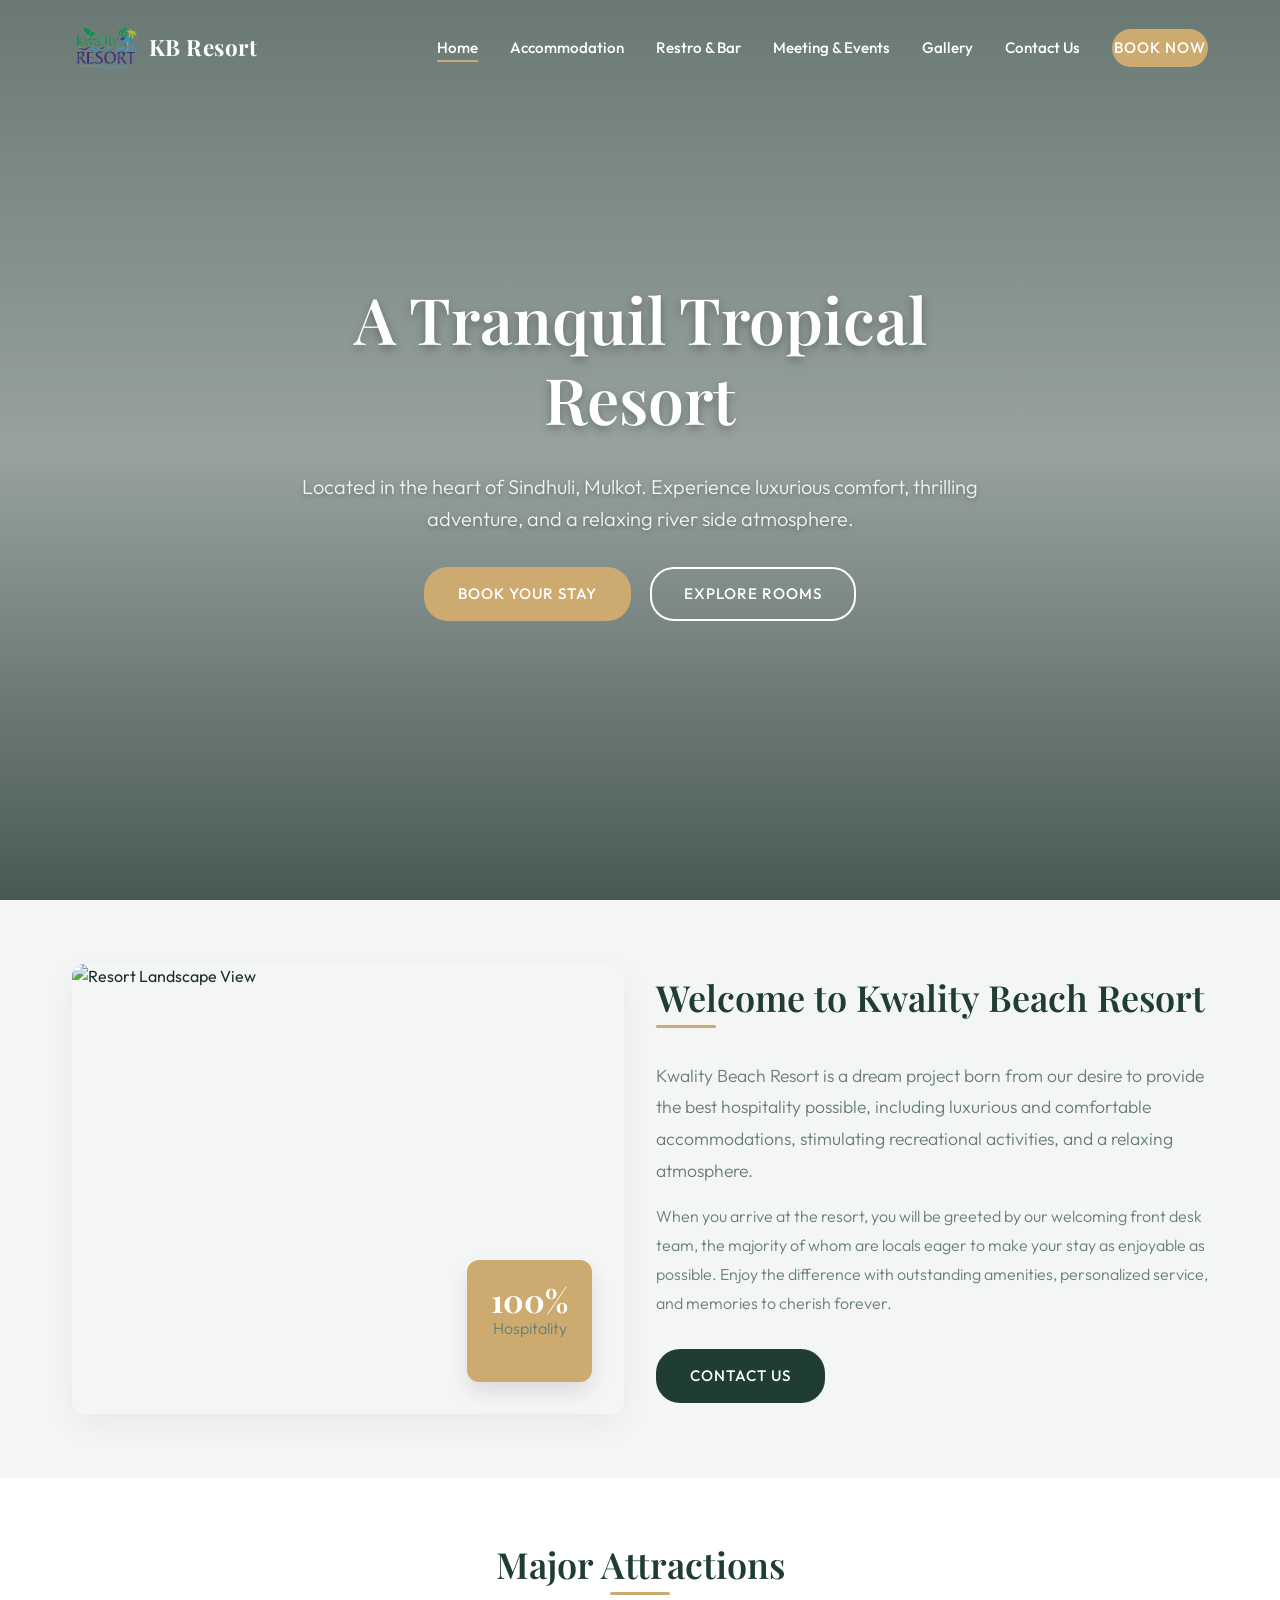
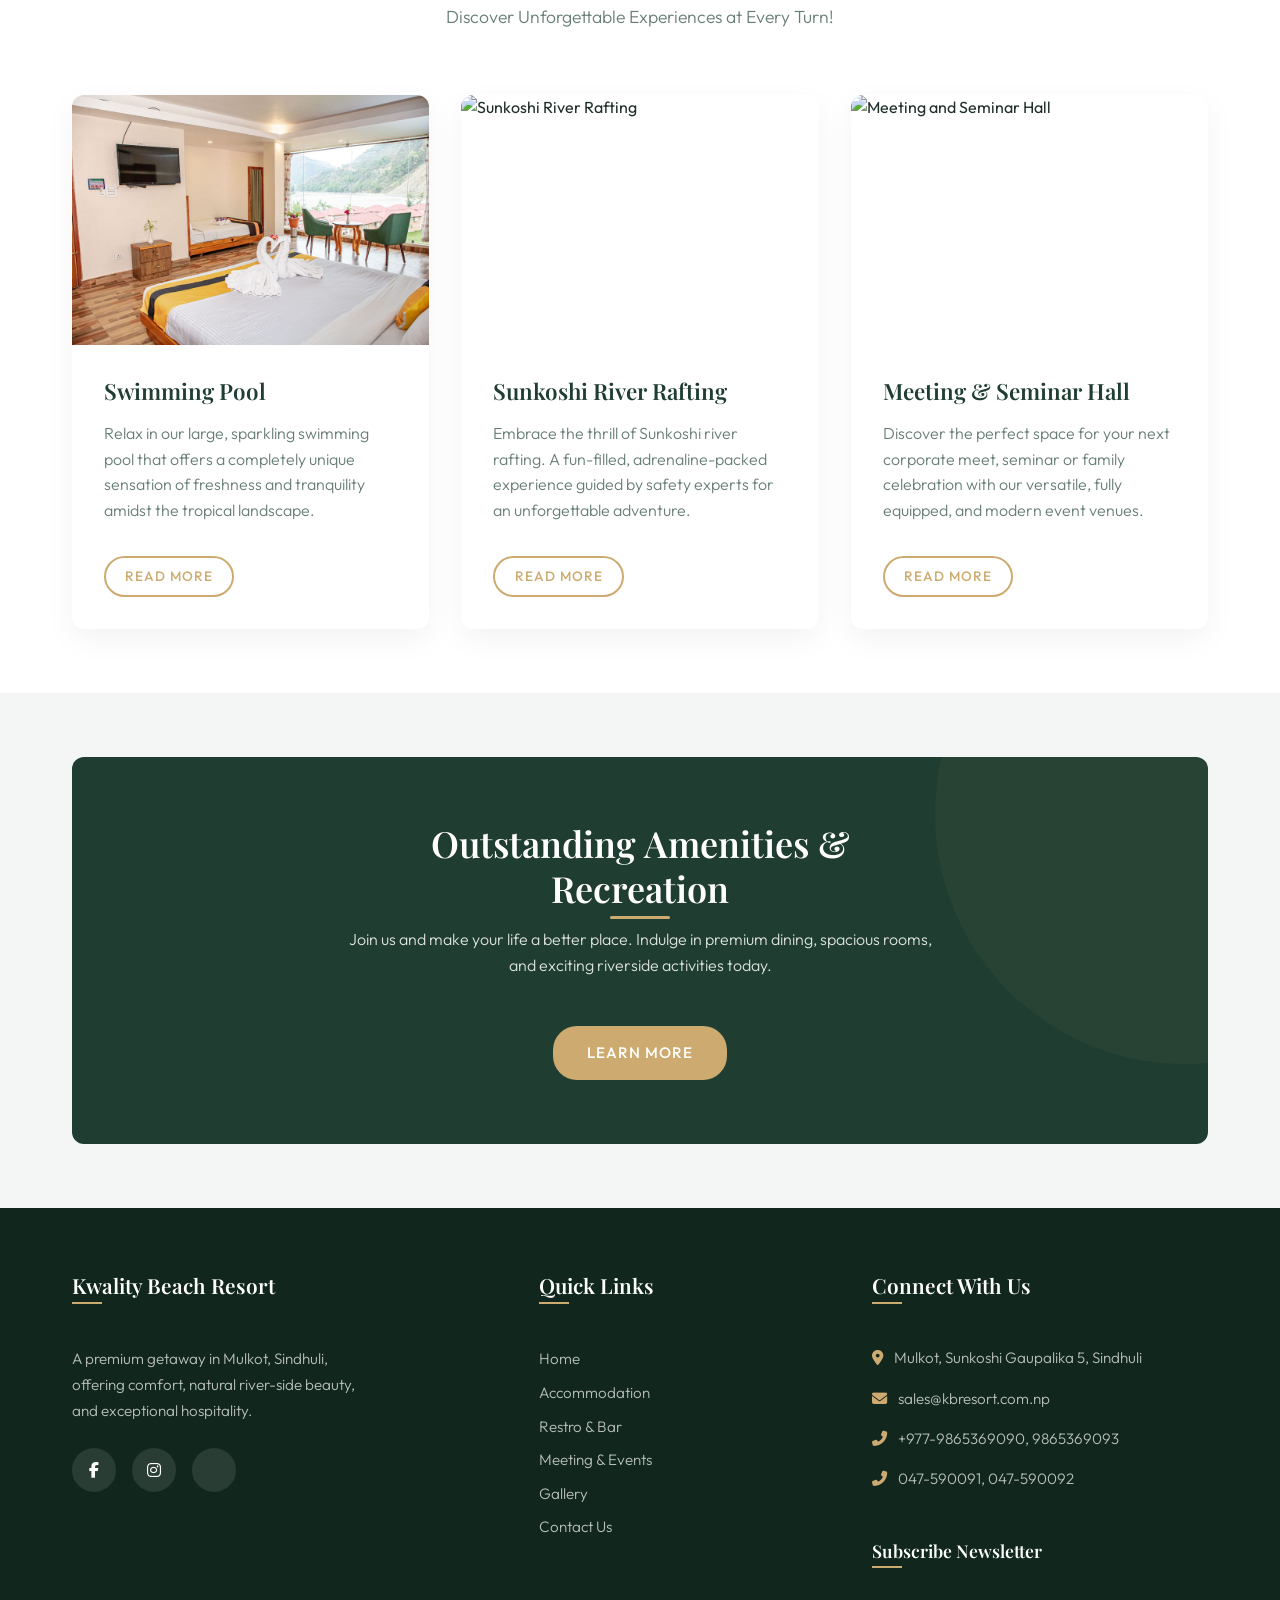
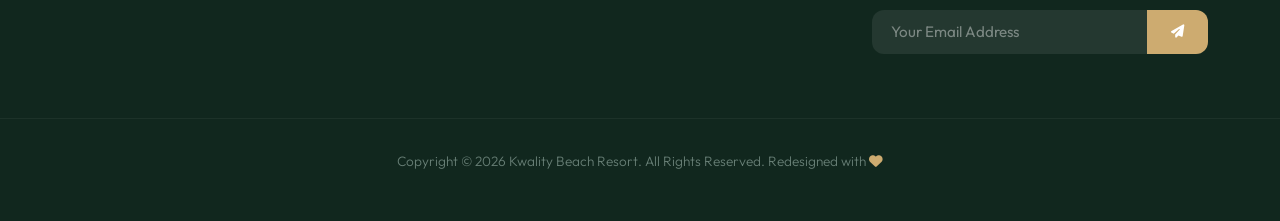
==== index.html @ 8cc7cee8 "Redesign Kwality Beach Resort website - Modern premium look" ====
<!DOCTYPE html>
<html lang="en">
<head>
  <meta charset="UTF-8">
  <meta name="viewport" content="width=device-width, initial-scale=1.0">
  <meta name="description" content="Kwality Beach Resort - A Tranquil Tropical Resort in Mulkot, Sindhuli. Sunkoshi River Rafting, Meeting & Seminar Hall.">
  <meta name="keywords" content="Beach Resort, Sindhuli, Mulkot, Hotel, Resort, Manthali, Ramechhap, Sunkoshi">
  <title>Kwality Beach Resort - Tranquil Tropical Resort in Mulkot, Sindhuli</title>
  
  <!-- FontAwesome for icons -->
  <link rel="stylesheet" href="https://cdnjs.cloudflare.com/ajax/libs/font-awesome/6.4.0/css/all.min.css">
  
  <!-- Custom Stylesheet -->
  <link rel="stylesheet" href="css/style.css">
</head>
<body>

  <!-- Navigation Header -->
  <header>
    <div class="container nav-container">
      <a href="index.html" class="logo">
        <img src="images/Kwality Beach Resort.jpg" alt="Kwality Beach Resort Logo">
        <span class="logo-text">KB Resort</span>
      </a>
      <ul class="nav-links">
        <li><a href="index.html" class="active">Home</a></li>
        <li><a href="accommodation.html">Accommodation</a></li>
        <li><a href="dining.html">Restro & Bar</a></li>
        <li><a href="events.html">Meeting & Events</a></li>
        <li><a href="gallery.html">Gallery</a></li>
        <li><a href="contact.html">Contact Us</a></li>
        <li><a href="contact.html" class="btn btn-book">Book Now</a></li>
      </ul>
      <button class="mobile-menu-btn" aria-label="Toggle Menu">
        <i class="fas fa-bars"></i>
      </button>
    </div>
  </header>

  <!-- Fullscreen Hero Carousel -->
  <section class="hero">
    <div class="hero-slider">
      <div class="hero-slide active" style="background-image: url('images/gallery.webp');"></div>
      <div class="hero-slide" style="background-image: url('images/hero_resort_aerial.jpg');"></div>
      <div class="hero-slide" style="background-image: url('images/hero_resort_entrance.jpg');"></div>
    </div>
    <div class="hero-content">
      <h1>A Tranquil Tropical Resort</h1>
      <p>Located in the heart of Sindhuli, Mulkot. Experience luxurious comfort, thrilling adventure, and a relaxing river side atmosphere.</p>
      <div class="hero-btns">
        <a href="contact.html" class="btn btn-primary">Book Your Stay</a>
        <a href="accommodation.html" class="btn btn-secondary" style="margin-left: 1rem; border-color: white; color: white;">Explore Rooms</a>
      </div>
    </div>
  </section>

  <!-- About Us Section -->
  <section class="section">
    <div class="container">
      <div class="grid-2">
        <div class="about-img">
          <img src="images/gallery (2).webp" alt="Resort Landscape View">
          <div class="about-badge">
            <span>100%</span>
            <p>Hospitality</p>
          </div>
        </div>
        <div>
          <h2 class="about-title">Welcome to Kwality Beach Resort</h2>
          <p style="margin-top: 1.5rem; font-size: 1.1rem; line-height: 1.8;">
            Kwality Beach Resort is a dream project born from our desire to provide the best hospitality possible, including luxurious and comfortable accommodations, stimulating recreational activities, and a relaxing atmosphere.
          </p>
          <p style="line-height: 1.8;">
            When you arrive at the resort, you will be greeted by our welcoming front desk team, the majority of whom are locals eager to make your stay as enjoyable as possible. Enjoy the difference with outstanding amenities, personalized service, and memories to cherish forever.
          </p>
          <a href="contact.html" class="btn btn-dark" style="margin-top: 1rem;">Contact Us</a>
        </div>
      </div>
    </div>
  </section>

  <!-- Major Attractions Grid -->
  <section class="section" style="background-color: var(--color-bg-white);">
    <div class="container">
      <div style="text-align: center; margin-bottom: var(--spacing-lg);">
        <h2 class="center-title">Major Attractions</h2>
        <p style="max-width: 600px; margin: 1rem auto 0 auto; font-size: 1.1rem;">Discover Unforgettable Experiences at Every Turn!</p>
      </div>
      
      <div class="grid-3">
        <!-- Attraction 1 -->
        <div class="attraction-card">
          <div class="attraction-img">
            <img src="images/5.jpg" alt="Swimming Pool at KB Resort">
          </div>
          <div class="attraction-info">
            <h3>Swimming Pool</h3>
            <p>Relax in our large, sparkling swimming pool that offers a completely unique sensation of freshness and tranquility amidst the tropical landscape.</p>
            <a href="accommodation.html" class="btn btn-secondary" style="align-self: flex-start; margin-top: auto; padding: 0.5rem 1.2rem; font-size: 0.85rem;">Read More</a>
          </div>
        </div>

        <!-- Attraction 2 -->
        <div class="attraction-card">
          <div class="attraction-img">
            <img src="images/gallery (4).webp" alt="Sunkoshi River Rafting">
          </div>
          <div class="attraction-info">
            <h3>Sunkoshi River Rafting</h3>
            <p>Embrace the thrill of Sunkoshi river rafting. A fun-filled, adrenaline-packed experience guided by safety experts for an unforgettable adventure.</p>
            <a href="dining.html" class="btn btn-secondary" style="align-self: flex-start; margin-top: auto; padding: 0.5rem 1.2rem; font-size: 0.85rem;">Read More</a>
          </div>
        </div>

        <!-- Attraction 3 -->
        <div class="attraction-card">
          <div class="attraction-img">
            <img src="images/meetings.webp" alt="Meeting and Seminar Hall">
          </div>
          <div class="attraction-info">
            <h3>Meeting & Seminar Hall</h3>
            <p>Discover the perfect space for your next corporate meet, seminar or family celebration with our versatile, fully equipped, and modern event venues.</p>
            <a href="events.html" class="btn btn-secondary" style="align-self: flex-start; margin-top: auto; padding: 0.5rem 1.2rem; font-size: 0.85rem;">Read More</a>
          </div>
        </div>
      </div>
    </div>
  </section>

  <!-- Amenities Callout Banner -->
  <section class="section">
    <div class="container">
      <div class="amenities-highlight">
        <div class="amenities-highlight-content">
          <h2 class="center-title" style="color: white; margin-bottom: 1rem;">Outstanding Amenities & Recreation</h2>
          <p>Join us and make your life a better place. Indulge in premium dining, spacious rooms, and exciting riverside activities today.</p>
          <a href="contact.html" class="btn btn-primary" style="margin-top: 1rem;">Learn More</a>
        </div>
      </div>
    </div>
  </section>

  <!-- Footer -->
  <footer>
    <div class="container footer-grid">
      <!-- Col 1 -->
      <div class="footer-col">
        <h3>Kwality Beach Resort</h3>
        <p style="margin-top: 1rem; line-height: 1.7; max-width: 300px;">
          A premium getaway in Mulkot, Sindhuli, offering comfort, natural river-side beauty, and exceptional hospitality.
        </p>
        <div class="social-links" style="margin-top: 1.5rem;">
          <a href="#" class="social-icon" aria-label="Facebook"><i class="fab fa-facebook-f"></i></a>
          <a href="#" class="social-icon" aria-label="Instagram"><i class="fab fa-instagram"></i></a>
          <a href="#" class="social-icon" aria-label="TripAdvisor"><i class="fab fa-tripadvisor"></i></a>
        </div>
      </div>
      <!-- Col 2 -->
      <div class="footer-col">
        <h3>Quick Links</h3>
        <ul class="footer-links" style="margin-top: 1rem;">
          <li><a href="index.html">Home</a></li>
          <li><a href="accommodation.html">Accommodation</a></li>
          <li><a href="dining.html">Restro & Bar</a></li>
          <li><a href="events.html">Meeting & Events</a></li>
          <li><a href="gallery.html">Gallery</a></li>
          <li><a href="contact.html">Contact Us</a></li>
        </ul>
      </div>
      <!-- Col 3 -->
      <div class="footer-col">
        <h3>Connect With Us</h3>
        <p style="margin-top: 1rem;"><i class="fas fa-map-marker-alt" style="color: var(--color-accent); margin-right: 0.5rem;"></i> Mulkot, Sunkoshi Gaupalika 5, Sindhuli</p>
        <p><i class="fas fa-envelope" style="color: var(--color-accent); margin-right: 0.5rem;"></i> sales@kbresort.com.np</p>
        <p><i class="fas fa-phone-alt" style="color: var(--color-accent); margin-right: 0.5rem;"></i> +977-9865369090, 9865369093</p>
        <p><i class="fas fa-phone-alt" style="color: var(--color-accent); margin-right: 0.5rem;"></i> 047-590091, 047-590092</p>
        
        <h3 style="margin-top: 2rem; font-size: 1.1rem;">Subscribe Newsletter</h3>
        <form class="newsletter-form" action="#" onsubmit="alert('Thank you for subscribing!'); return false;">
          <input type="email" placeholder="Your Email Address" required aria-label="Email Address">
          <button class="newsletter-btn" type="submit" aria-label="Subscribe"><i class="fas fa-paper-plane"></i></button>
        </form>
      </div>
    </div>
    <div class="footer-bottom">
      <p>Copyright &copy; 2026 Kwality Beach Resort. All Rights Reserved. Redesigned with <i class="fas fa-heart" style="color: var(--color-accent);"></i></p>
    </div>
  </footer>

  <!-- Custom Scripts -->
  <script src="js/main.js"></script>
</body>
</html>
---- css/style.css ----
/* ==========================================================================
   KWALITY BEACH RESORT - DESIGN SYSTEM & GLOBAL STYLES
   ========================================================================== */

/* Google Fonts Import */
@import url('https://fonts.googleapis.com/css2?family=Outfit:wght@300;400;500;600;700&family=Playfair+Display:ital,wght@0,400;0,600;0,700;1,400&display=swap');

/* CSS Variables */
:root {
  /* Color Palette */
  --color-primary: hsl(156, 32%, 18%);      /* Deep Forest / Tropical Green */
  --color-primary-light: hsl(156, 25%, 26%);
  --color-primary-dark: hsl(156, 38%, 11%);
  
  --color-accent: hsl(38, 48%, 62%);        /* Warm Gold / Beach Sand */
  --color-accent-light: hsl(38, 55%, 72%);
  --color-accent-dark: hsl(38, 52%, 48%);
  
  --color-bg-light: hsl(156, 15%, 96%);     /* Soft Sage White */
  --color-bg-white: hsl(0, 0%, 100%);
  
  --color-text-dark: hsl(156, 20%, 15%);    /* Readability Dark */
  --color-text-muted: hsl(156, 10%, 45%);
  --color-text-light: hsl(0, 0%, 100%);

  /* Typography */
  --font-heading: 'Playfair Display', serif;
  --font-body: 'Outfit', sans-serif;

  /* Spacing */
  --spacing-xs: 0.5rem;
  --spacing-sm: 1rem;
  --spacing-md: 2rem;
  --spacing-lg: 4rem;
  --spacing-xl: 8rem;

  /* UI Styling */
  --border-radius-sm: 4px;
  --border-radius-md: 12px;
  --border-radius-lg: 24px;
  --transition-fast: 0.2s ease;
  --transition-normal: 0.3s ease;
  --transition-slow: 0.5s cubic-bezier(0.4, 0, 0.2, 1);
  --box-shadow: 0 10px 30px rgba(0, 0, 0, 0.05);
  --box-shadow-hover: 0 20px 40px rgba(0, 0, 0, 0.12);
  --container-width: 1200px;
}

/* Modern CSS Reset & Basics */
*, *::before, *::after {
  box-sizing: border-box;
  margin: 0;
  padding: 0;
}

html {
  scroll-behavior: smooth;
  font-size: 16px;
  -webkit-font-smoothing: antialiased;
}

body {
  font-family: var(--font-body);
  color: var(--color-text-dark);
  background-color: var(--color-bg-light);
  line-height: 1.6;
  overflow-x: hidden;
}

/* Typography & Headings */
h1, h2, h3, h4, h5, h6 {
  font-family: var(--font-heading);
  font-weight: 600;
  line-height: 1.25;
  color: var(--color-primary);
}

h1 {
  font-size: 3rem;
  margin-bottom: var(--spacing-sm);
}

h2 {
  font-size: 2.25rem;
  margin-bottom: var(--spacing-sm);
  position: relative;
  display: inline-block;
}

h2::after {
  content: '';
  position: absolute;
  left: 0;
  bottom: -8px;
  width: 60px;
  height: 3px;
  background-color: var(--color-accent);
  border-radius: var(--border-radius-sm);
}

.center-title {
  text-align: center;
  display: block;
}

.center-title::after {
  left: 50%;
  transform: translateX(-50%);
}

h3 {
  font-size: 1.5rem;
  margin-bottom: var(--spacing-xs);
}

p {
  margin-bottom: var(--spacing-sm);
  font-weight: 300;
  color: var(--color-text-muted);
}

a {
  color: inherit;
  text-decoration: none;
  transition: var(--transition-fast);
}

img {
  max-width: 100%;
  height: auto;
  display: block;
}

/* Layout Utilities */
.container {
  max-width: var(--container-width);
  margin: 0 auto;
  padding: 0 var(--spacing-md);
  width: 100%;
}

.section {
  padding: var(--spacing-lg) 0;
}

.section-dark {
  background-color: var(--color-primary);
  color: var(--color-text-light);
}

.section-dark h2 {
  color: var(--color-text-light);
}

.section-dark p {
  color: hsl(156, 15%, 75%);
}

.grid-2 {
  display: grid;
  grid-template-columns: repeat(2, 1fr);
  gap: var(--spacing-md);
  align-items: center;
}

.grid-3 {
  display: grid;
  grid-template-columns: repeat(3, 1fr);
  gap: var(--spacing-md);
}

.grid-4 {
  display: grid;
  grid-template-columns: repeat(4, 1fr);
  gap: var(--spacing-md);
}

/* Flex Utilities */
.flex-between {
  display: flex;
  justify-content: space-between;
  align-items: center;
}

.flex-center {
  display: flex;
  justify-content: center;
  align-items: center;
}

/* Buttons */
.btn {
  display: inline-flex;
  align-items: center;
  justify-content: center;
  padding: 0.8rem 2rem;
  font-family: var(--font-body);
  font-size: 0.95rem;
  font-weight: 500;
  border-radius: var(--border-radius-lg);
  border: 2px solid transparent;
  cursor: pointer;
  transition: var(--transition-normal);
  text-transform: uppercase;
  letter-spacing: 1px;
}

.btn-primary {
  background-color: var(--color-accent);
  color: var(--color-text-light);
}

.btn-primary:hover {
  background-color: var(--color-accent-dark);
  transform: translateY(-2px);
  box-shadow: 0 5px 15px rgba(210, 168, 93, 0.4);
}

.btn-secondary {
  background-color: transparent;
  border-color: var(--color-accent);
  color: var(--color-accent);
}

.btn-secondary:hover {
  background-color: var(--color-accent);
  color: var(--color-text-light);
  transform: translateY(-2px);
}

.btn-dark {
  background-color: var(--color-primary);
  color: var(--color-text-light);
}

.btn-dark:hover {
  background-color: var(--color-primary-light);
  transform: translateY(-2px);
}

.btn-light {
  background-color: var(--color-bg-white);
  color: var(--color-primary);
}

.btn-light:hover {
  background-color: var(--color-bg-light);
  transform: translateY(-2px);
}

/* Header & Navigation */
header {
  position: fixed;
  top: 0;
  left: 0;
  width: 100%;
  z-index: 1000;
  transition: var(--transition-normal);
  padding: 1.5rem 0;
}

header.scrolled {
  background: rgba(255, 255, 255, 0.85);
  backdrop-filter: blur(12px);
  -webkit-backdrop-filter: blur(12px);
  padding: 0.8rem 0;
  box-shadow: 0 4px 30px rgba(0, 0, 0, 0.03);
  border-bottom: 1px solid rgba(255, 255, 255, 0.4);
}

header.scrolled .logo-text, header.scrolled .nav-links a {
  color: var(--color-primary);
}

header.scrolled .btn-book {
  background-color: var(--color-primary);
  color: var(--color-text-light);
}

header.scrolled .btn-book:hover {
  background-color: var(--color-accent);
  color: var(--color-text-light);
}

.nav-container {
  display: flex;
  justify-content: space-between;
  align-items: center;
}

.logo {
  display: flex;
  align-items: center;
  gap: 0.5rem;
}

.logo img {
  height: 48px;
  width: auto;
  transition: var(--transition-normal);
}

header.scrolled .logo img {
  height: 40px;
}

.logo-text {
  font-family: var(--font-heading);
  font-size: 1.4rem;
  font-weight: 700;
  color: var(--color-text-light);
  letter-spacing: 0.5px;
  transition: var(--transition-normal);
}

.nav-links {
  display: flex;
  list-style: none;
  gap: 2rem;
  align-items: center;
}

.nav-links a {
  color: var(--color-text-light);
  font-size: 0.95rem;
  font-weight: 500;
  position: relative;
  padding: 0.3rem 0;
}

.nav-links a::after {
  content: '';
  position: absolute;
  bottom: 0;
  left: 0;
  width: 0;
  height: 2px;
  background-color: var(--color-accent);
  transition: var(--transition-normal);
}

.nav-links a:hover::after, .nav-links a.active::after {
  width: 100%;
}

.btn-book {
  background-color: var(--color-accent);
  color: var(--color-text-light);
  padding: 0.6rem 1.5rem;
  font-size: 0.85rem;
  border-radius: var(--border-radius-lg);
  font-weight: 600;
  transition: var(--transition-normal);
}

.btn-book:hover {
  background-color: var(--color-accent-dark);
  transform: translateY(-2px);
}

/* Mobile Menu Toggle */
.mobile-menu-btn {
  display: none;
  background: none;
  border: none;
  font-size: 1.5rem;
  color: var(--color-text-light);
  cursor: pointer;
  z-index: 1001;
}

header.scrolled .mobile-menu-btn {
  color: var(--color-primary);
}

/* Hero Section (Fading Carousel) */
.hero {
  position: relative;
  height: 100vh;
  width: 100%;
  display: flex;
  align-items: center;
  justify-content: center;
  text-align: center;
  overflow: hidden;
  color: var(--color-text-light);
}

.hero-slider {
  position: absolute;
  top: 0;
  left: 0;
  width: 100%;
  height: 100%;
  z-index: 1;
}

.hero-slide {
  position: absolute;
  top: 0;
  left: 0;
  width: 100%;
  height: 100%;
  background-size: cover;
  background-position: center;
  opacity: 0;
  transition: opacity 1.5s ease-in-out;
  z-index: 1;
}

.hero-slide.active {
  opacity: 1;
}

.hero::before {
  content: '';
  position: absolute;
  top: 0;
  left: 0;
  width: 100%;
  height: 100%;
  background: linear-gradient(
    to bottom,
    rgba(15, 37, 29, 0.6) 0%,
    rgba(15, 37, 29, 0.4) 50%,
    rgba(15, 37, 29, 0.75) 100%
  );
  z-index: 2;
}

.hero-content {
  position: relative;
  z-index: 3;
  max-width: 800px;
  padding: 0 var(--spacing-md);
  transform: translateY(20px);
  animation: slideUpFade 1s forwards cubic-bezier(0.4, 0, 0.2, 1);
}

.hero-content h1 {
  color: var(--color-text-light);
  font-size: 4rem;
  margin-bottom: var(--spacing-md);
  text-shadow: 0 4px 10px rgba(0, 0, 0, 0.3);
}

.hero-content p {
  color: rgba(255, 255, 255, 0.9);
  font-size: 1.25rem;
  font-weight: 300;
  margin-bottom: var(--spacing-md);
  text-shadow: 0 2px 5px rgba(0, 0, 0, 0.3);
}

/* Page Header (Subpages) */
.page-header {
  position: relative;
  height: 45vh;
  min-height: 300px;
  background-size: cover;
  background-position: center;
  display: flex;
  align-items: center;
  justify-content: center;
  text-align: center;
  color: var(--color-text-light);
}

.page-header::before {
  content: '';
  position: absolute;
  top: 0;
  left: 0;
  width: 100%;
  height: 100%;
  background: linear-gradient(
    to bottom,
    rgba(15, 37, 29, 0.7) 0%,
    rgba(15, 37, 29, 0.8) 100%
  );
}

.page-header-content {
  position: relative;
  z-index: 2;
}

.page-header-content h1 {
  color: var(--color-text-light);
  font-size: 3.5rem;
  margin-bottom: 0.5rem;
  text-shadow: 0 2px 10px rgba(0, 0, 0, 0.2);
}

.breadcrumb {
  font-size: 0.9rem;
  font-weight: 500;
  letter-spacing: 1px;
  text-transform: uppercase;
  color: var(--color-accent);
}

.breadcrumb a {
  color: var(--color-text-light);
  margin-right: 0.5rem;
}

.breadcrumb a::after {
  content: '/';
  margin-left: 0.5rem;
  color: rgba(255, 255, 255, 0.4);
}

/* About Section */
.about-img {
  position: relative;
  border-radius: var(--border-radius-md);
  overflow: hidden;
  box-shadow: var(--box-shadow);
}

.about-img img {
  width: 100%;
  height: 450px;
  object-fit: cover;
  transition: var(--transition-slow);
}

.about-img:hover img {
  transform: scale(1.05);
}

.about-badge {
  position: absolute;
  bottom: var(--spacing-md);
  right: var(--spacing-md);
  background-color: var(--color-accent);
  color: var(--color-text-light);
  padding: 1.5rem;
  border-radius: var(--border-radius-md);
  text-align: center;
  box-shadow: 0 10px 20px rgba(0,0,0,0.1);
}

.about-badge span {
  display: block;
  font-family: var(--font-heading);
  font-size: 2rem;
  font-weight: 700;
  line-height: 1;
}

/* Attractions Grid */
.attraction-card {
  background-color: var(--color-bg-white);
  border-radius: var(--border-radius-md);
  overflow: hidden;
  box-shadow: var(--box-shadow);
  transition: var(--transition-slow);
  display: flex;
  flex-direction: column;
}

.attraction-card:hover {
  transform: translateY(-10px);
  box-shadow: var(--box-shadow-hover);
}

.attraction-img {
  height: 250px;
  overflow: hidden;
  position: relative;
}

.attraction-img img {
  width: 100%;
  height: 100%;
  object-fit: cover;
  transition: var(--transition-slow);
}

.attraction-card:hover .attraction-img img {
  transform: scale(1.1);
}

.attraction-info {
  padding: var(--spacing-md);
  flex-grow: 1;
  display: flex;
  flex-direction: column;
}

.attraction-info h3 {
  color: var(--color-primary);
  margin-bottom: var(--spacing-sm);
  font-size: 1.4rem;
}

.attraction-info p {
  margin-bottom: var(--spacing-md);
  flex-grow: 1;
}

/* Amenities Highlight */
.amenities-highlight {
  background-color: var(--color-primary);
  border-radius: var(--border-radius-md);
  padding: var(--spacing-lg) var(--spacing-md);
  color: var(--color-text-light);
  position: relative;
  overflow: hidden;
}

.amenities-highlight::before {
  content: '';
  position: absolute;
  top: -50%;
  right: -20%;
  width: 500px;
  height: 500px;
  background-color: rgba(210, 168, 93, 0.05);
  border-radius: 50%;
  pointer-events: none;
}

.amenities-highlight-content {
  max-width: 600px;
  margin: 0 auto;
  text-align: center;
}

.amenities-highlight-content h2 {
  color: var(--color-text-light);
}

.amenities-highlight-content p {
  color: rgba(255, 255, 255, 0.85);
  margin-bottom: var(--spacing-md);
}

/* Rooms Styles (Subpage) */
.room-row {
  display: grid;
  grid-template-columns: 1.2fr 0.8fr;
  gap: var(--spacing-lg);
  margin-bottom: var(--spacing-lg);
  background: var(--color-bg-white);
  border-radius: var(--border-radius-md);
  overflow: hidden;
  box-shadow: var(--box-shadow);
  transition: var(--transition-slow);
}

.room-row:nth-child(even) {
  grid-template-columns: 0.8fr 1.2fr;
}

.room-row:nth-child(even) .room-gallery {
  order: 2;
}

.room-row:hover {
  box-shadow: var(--box-shadow-hover);
}

.room-gallery {
  position: relative;
  height: 450px;
  overflow: hidden;
}

.room-gallery img {
  width: 100%;
  height: 100%;
  object-fit: cover;
  transition: var(--transition-slow);
}

.room-row:hover .room-gallery img {
  transform: scale(1.03);
}

.room-details {
  padding: var(--spacing-lg) var(--spacing-md);
  display: flex;
  flex-direction: column;
  justify-content: center;
}

.room-details h2 {
  font-size: 2rem;
  margin-bottom: 0.5rem;
}

.room-details h2::after {
  display: none;
}

.room-occupancy {
  font-weight: 500;
  color: var(--color-accent-dark);
  margin-bottom: var(--spacing-sm);
  display: block;
}

.room-desc {
  margin-bottom: var(--spacing-md);
}

.room-amenities-list {
  display: grid;
  grid-template-columns: repeat(2, 1fr);
  gap: var(--spacing-xs);
  list-style: none;
  margin-bottom: var(--spacing-md);
}

.room-amenities-list li {
  font-size: 0.9rem;
  color: var(--color-text-dark);
  display: flex;
  align-items: center;
  gap: 0.5rem;
}

.room-amenities-list li i {
  color: var(--color-accent);
}

/* Dining Subpage */
.dining-menu-title {
  text-align: center;
  margin-bottom: var(--spacing-md);
}

.dining-grid {
  display: grid;
  grid-template-columns: repeat(3, 1fr);
  gap: var(--spacing-md);
}

.dining-card {
  background: var(--color-bg-white);
  border-radius: var(--border-radius-md);
  overflow: hidden;
  box-shadow: var(--box-shadow);
  transition: var(--transition-slow);
}

.dining-card:hover {
  transform: translateY(-5px);
  box-shadow: var(--box-shadow-hover);
}

.dining-card-img {
  height: 260px;
  overflow: hidden;
}

.dining-card-img img {
  width: 100%;
  height: 100%;
  object-fit: cover;
  transition: var(--transition-slow);
}

.dining-card:hover .dining-card-img img {
  transform: scale(1.08);
}

.dining-card-body {
  padding: var(--spacing-md);
  text-align: center;
}

.dining-card-body h3 {
  color: var(--color-primary);
  margin-bottom: 0.5rem;
}

.dining-amenities-cloud {
  display: flex;
  flex-wrap: wrap;
  justify-content: center;
  gap: 0.75rem;
  margin-top: var(--spacing-md);
}

.dining-badge {
  background-color: var(--color-bg-white);
  color: var(--color-primary);
  border: 1px solid rgba(15, 37, 29, 0.1);
  padding: 0.6rem 1.2rem;
  border-radius: var(--border-radius-lg);
  font-size: 0.9rem;
  font-weight: 500;
  box-shadow: 0 4px 6px rgba(0,0,0,0.02);
  transition: var(--transition-fast);
}

.dining-badge:hover {
  background-color: var(--color-primary);
  color: var(--color-text-light);
  border-color: var(--color-primary);
}

/* Events and Meeting Halls */
.event-hall-card {
  background: var(--color-bg-white);
  border-radius: var(--border-radius-md);
  overflow: hidden;
  box-shadow: var(--box-shadow);
  display: grid;
  grid-template-columns: 1.1fr 0.9fr;
  margin-bottom: var(--spacing-lg);
  transition: var(--transition-slow);
}

.event-hall-card:hover {
  box-shadow: var(--box-shadow-hover);
}

.event-hall-img {
  height: 480px;
  overflow: hidden;
}

.event-hall-img img {
  width: 100%;
  height: 100%;
  object-fit: cover;
  transition: var(--transition-slow);
}

.event-hall-card:hover .event-hall-img img {
  transform: scale(1.03);
}

.event-hall-info {
  padding: var(--spacing-lg) var(--spacing-md);
  display: flex;
  flex-direction: column;
  justify-content: center;
}

.event-hall-info h2 {
  font-size: 2.2rem;
  margin-bottom: var(--spacing-sm);
}

.event-hall-info h2::after {
  display: none;
}

.event-hall-specs {
  display: grid;
  grid-template-columns: repeat(2, 1fr);
  gap: var(--spacing-md);
  margin: var(--spacing-md) 0;
  border-top: 1px solid rgba(0,0,0,0.05);
  border-bottom: 1px solid rgba(0,0,0,0.05);
  padding: var(--spacing-sm) 0;
}

.spec-item {
  display: flex;
  flex-direction: column;
}

.spec-label {
  font-size: 0.8rem;
  font-weight: 600;
  color: var(--color-text-muted);
  text-transform: uppercase;
  letter-spacing: 0.5px;
  margin-bottom: 0.25rem;
}

.spec-val {
  font-size: 1.2rem;
  font-weight: 700;
  color: var(--color-primary);
}

/* Event stats bar */
.stats-bar {
  background-color: var(--color-accent);
  color: var(--color-text-light);
  border-radius: var(--border-radius-md);
  padding: var(--spacing-md) var(--spacing-lg);
  display: flex;
  justify-content: space-between;
  align-items: center;
  box-shadow: var(--box-shadow);
}

.stats-text h3 {
  color: var(--color-text-light);
  font-size: 1.8rem;
  margin-bottom: 0.25rem;
  font-weight: 700;
}

.stats-text p {
  color: rgba(255, 255, 255, 0.9);
  margin-bottom: 0;
  font-size: 1.1rem;
}

/* Gallery Section */
.gallery-filter-tabs {
  display: flex;
  justify-content: center;
  list-style: none;
  gap: 1rem;
  margin-bottom: var(--spacing-md);
}

.filter-tab {
  padding: 0.6rem 1.5rem;
  border-radius: var(--border-radius-lg);
  font-size: 0.9rem;
  font-weight: 500;
  cursor: pointer;
  background-color: var(--color-bg-white);
  border: 1px solid rgba(0, 0, 0, 0.05);
  transition: var(--transition-fast);
}

.filter-tab.active, .filter-tab:hover {
  background-color: var(--color-primary);
  color: var(--color-text-light);
  border-color: var(--color-primary);
}

.gallery-grid {
  display: grid;
  grid-template-columns: repeat(3, 1fr);
  gap: var(--spacing-sm);
}

.gallery-item {
  position: relative;
  height: 280px;
  border-radius: var(--border-radius-md);
  overflow: hidden;
  box-shadow: var(--box-shadow);
  cursor: pointer;
}

.gallery-item img {
  width: 100%;
  height: 100%;
  object-fit: cover;
  transition: var(--transition-slow);
}

.gallery-item::before {
  content: '';
  position: absolute;
  top: 0;
  left: 0;
  width: 100%;
  height: 100%;
  background: rgba(15, 37, 29, 0.5);
  opacity: 0;
  transition: var(--transition-normal);
  z-index: 2;
}

.gallery-item-overlay {
  position: absolute;
  top: 50%;
  left: 50%;
  transform: translate(-50%, -50%) scale(0.9);
  color: var(--color-text-light);
  font-size: 1.8rem;
  opacity: 0;
  transition: var(--transition-normal);
  z-index: 3;
}

.gallery-item:hover img {
  transform: scale(1.08);
}

.gallery-item:hover::before {
  opacity: 1;
}

.gallery-item:hover .gallery-item-overlay {
  opacity: 1;
  transform: translate(-50%, -50%) scale(1);
}

/* Lightbox Modal */
.lightbox {
  position: fixed;
  top: 0;
  left: 0;
  width: 100%;
  height: 100%;
  background-color: rgba(15, 37, 29, 0.95);
  z-index: 2000;
  display: flex;
  align-items: center;
  justify-content: center;
  opacity: 0;
  pointer-events: none;
  transition: opacity 0.35s ease;
}

.lightbox.active {
  opacity: 1;
  pointer-events: all;
}

.lightbox-content {
  position: relative;
  max-width: 85%;
  max-height: 80%;
}

.lightbox-content img {
  border-radius: var(--border-radius-sm);
  box-shadow: 0 10px 40px rgba(0,0,0,0.5);
  max-height: 80vh;
}

.lightbox-close {
  position: absolute;
  top: -40px;
  right: 0;
  background: none;
  border: none;
  color: var(--color-text-light);
  font-size: 1.8rem;
  cursor: pointer;
  transition: var(--transition-fast);
}

.lightbox-close:hover {
  color: var(--color-accent);
}

.lightbox-prev, .lightbox-next {
  position: absolute;
  top: 50%;
  transform: translateY(-50%);
  background: none;
  border: none;
  color: var(--color-text-light);
  font-size: 2.5rem;
  cursor: pointer;
  transition: var(--transition-fast);
  padding: 1rem;
}

.lightbox-prev { left: -80px; }
.lightbox-next { right: -80px; }

.lightbox-prev:hover, .lightbox-next:hover {
  color: var(--color-accent);
}

/* Contact Us Layout */
.contact-grid {
  display: grid;
  grid-template-columns: 0.9fr 1.1fr;
  gap: var(--spacing-lg);
  align-items: stretch;
}

.contact-info-panel {
  background-color: var(--color-primary);
  color: var(--color-text-light);
  padding: var(--spacing-lg) var(--spacing-md);
  border-radius: var(--border-radius-md);
  box-shadow: var(--box-shadow);
  display: flex;
  flex-direction: column;
}

.contact-info-panel h2 {
  color: var(--color-text-light);
}

.contact-details {
  list-style: none;
  margin: var(--spacing-md) 0;
}

.contact-details li {
  display: flex;
  align-items: flex-start;
  gap: var(--spacing-sm);
  margin-bottom: var(--spacing-md);
  font-size: 1.05rem;
}

.contact-details li i {
  color: var(--color-accent);
  font-size: 1.2rem;
  margin-top: 4px;
}

.contact-details li span {
  font-weight: 300;
}

.social-links {
  display: flex;
  gap: 1rem;
  margin-top: auto;
}

.social-icon {
  width: 44px;
  height: 44px;
  border-radius: 50%;
  background-color: rgba(255, 255, 255, 0.1);
  display: flex;
  align-items: center;
  justify-content: center;
  transition: var(--transition-normal);
  color: var(--color-text-light);
}

.social-icon:hover {
  background-color: var(--color-accent);
  color: var(--color-text-light);
  transform: translateY(-3px);
}

/* Glassmorphism Booking / Contact Form */
.contact-form-panel {
  background: var(--color-bg-white);
  border-radius: var(--border-radius-md);
  padding: var(--spacing-lg) var(--spacing-md);
  box-shadow: var(--box-shadow);
}

.form-group {
  margin-bottom: var(--spacing-sm);
}

.form-row {
  display: grid;
  grid-template-columns: repeat(2, 1fr);
  gap: var(--spacing-sm);
}

label {
  display: block;
  font-size: 0.85rem;
  font-weight: 600;
  margin-bottom: 0.25rem;
  color: var(--color-primary);
  text-transform: uppercase;
  letter-spacing: 0.5px;
}

input, textarea, select {
  width: 100%;
  padding: 0.9rem 1.2rem;
  font-family: var(--font-body);
  font-size: 0.95rem;
  border: 1px solid rgba(15, 37, 29, 0.1);
  border-radius: var(--border-radius-md);
  background-color: var(--color-bg-light);
  color: var(--color-text-dark);
  transition: var(--transition-fast);
}

input:focus, textarea:focus, select:focus {
  outline: none;
  border-color: var(--color-accent);
  background-color: var(--color-bg-white);
  box-shadow: 0 0 0 3px rgba(210, 168, 93, 0.15);
}

textarea {
  resize: vertical;
  height: 120px;
}

.form-submit-btn {
  width: 100%;
  padding: 1rem;
  font-size: 1rem;
  font-weight: 600;
  border-radius: var(--border-radius-md);
  background-color: var(--color-primary);
  color: var(--color-text-light);
  cursor: pointer;
  border: none;
  transition: var(--transition-normal);
  text-transform: uppercase;
  letter-spacing: 1px;
}

.form-submit-btn:hover {
  background-color: var(--color-accent);
  transform: translateY(-2px);
  box-shadow: var(--box-shadow);
}

/* Map Section */
.map-section {
  border-radius: var(--border-radius-md);
  overflow: hidden;
  box-shadow: var(--box-shadow);
  height: 400px;
}

.map-section iframe {
  width: 100%;
  height: 100%;
  border: 0;
}

/* Footer styling */
footer {
  background-color: var(--color-primary-dark);
  color: var(--color-text-light);
  padding: var(--spacing-lg) 0 var(--spacing-md) 0;
  font-weight: 300;
}

.footer-grid {
  display: grid;
  grid-template-columns: 1.2fr 0.8fr 1fr;
  gap: var(--spacing-lg);
  margin-bottom: var(--spacing-lg);
}

.footer-col h3 {
  color: var(--color-text-light);
  margin-bottom: var(--spacing-md);
  font-size: 1.3rem;
  position: relative;
  display: inline-block;
}

.footer-col h3::after {
  content: '';
  position: absolute;
  bottom: -6px;
  left: 0;
  width: 30px;
  height: 2px;
  background-color: var(--color-accent);
}

.footer-col p {
  color: rgba(255, 255, 255, 0.7);
  font-size: 0.95rem;
  margin-bottom: var(--spacing-sm);
}

.footer-links {
  list-style: none;
}

.footer-links li {
  margin-bottom: var(--spacing-xs);
}

.footer-links a {
  color: rgba(255, 255, 255, 0.7);
  font-size: 0.95rem;
  transition: var(--transition-fast);
}

.footer-links a:hover {
  color: var(--color-accent);
  padding-left: 5px;
}

.newsletter-form {
  display: flex;
  margin-top: var(--spacing-sm);
}

.newsletter-form input {
  border-radius: var(--border-radius-md) 0 0 var(--border-radius-md);
  border: none;
  background-color: rgba(255, 255, 255, 0.08);
  color: var(--color-text-light);
  padding: 0.8rem 1.2rem;
}

.newsletter-form input::placeholder {
  color: rgba(255, 255, 255, 0.4);
}

.newsletter-form input:focus {
  background-color: rgba(255, 255, 255, 0.15);
  box-shadow: none;
}

.newsletter-btn {
  background-color: var(--color-accent);
  color: var(--color-text-light);
  border: none;
  border-radius: 0 var(--border-radius-md) var(--border-radius-md) 0;
  padding: 0 1.5rem;
  cursor: pointer;
  transition: var(--transition-normal);
}

.newsletter-btn:hover {
  background-color: var(--color-accent-dark);
}

.footer-bottom {
  border-top: 1px solid rgba(255, 255, 255, 0.05);
  padding-top: var(--spacing-md);
  text-align: center;
  font-size: 0.85rem;
  color: rgba(255, 255, 255, 0.5);
}

.footer-bottom a {
  color: var(--color-accent);
}

/* Animations */
@keyframes slideUpFade {
  from {
    opacity: 0;
    transform: translateY(30px);
  }
  to {
    opacity: 1;
    transform: translateY(0);
  }
}

/* ==========================================================================
   RESPONSIVE MEDIA QUERIES
   ========================================================================== */

@media (max-width: 1024px) {
  h1 { font-size: 2.5rem; }
  h2 { font-size: 1.8rem; }
  .grid-3 { grid-template-columns: repeat(2, 1fr); }
  .grid-4 { grid-template-columns: repeat(2, 1fr); }
  .dining-grid { grid-template-columns: repeat(2, 1fr); }
  .gallery-grid { grid-template-columns: repeat(2, 1fr); }
  
  .room-row, .room-row:nth-child(even) {
    grid-template-columns: 1fr;
  }
  .room-row:nth-child(even) .room-gallery {
    order: 0;
  }
  .room-gallery { height: 350px; }
  
  .event-hall-card {
    grid-template-columns: 1fr;
  }
  .event-hall-img { height: 350px; }
  
  .contact-grid {
    grid-template-columns: 1fr;
  }
}

@media (max-width: 768px) {
  header {
    padding: 1rem 0;
  }
  
  .mobile-menu-btn {
    display: block;
  }
  
  .nav-links {
    position: fixed;
    top: 0;
    right: -100%;
    width: 280px;
    height: 100vh;
    background-color: var(--color-primary-dark);
    flex-direction: column;
    justify-content: center;
    gap: 2rem;
    transition: var(--transition-slow);
    box-shadow: -10px 0 30px rgba(0,0,0,0.15);
    z-index: 999;
  }
  
  .nav-links.active {
    right: 0;
  }
  
  .nav-links a {
    color: var(--color-text-light);
    font-size: 1.2rem;
  }
  
  .btn-book {
    margin-top: 1rem;
    width: 80%;
    text-align: center;
  }
  
  .grid-2 {
    grid-template-columns: 1fr;
  }
  
  .hero-content h1 {
    font-size: 2.5rem;
  }
  
  .page-header h1 {
    font-size: 2.2rem;
  }
  
  .footer-grid {
    grid-template-columns: 1fr;
    gap: var(--spacing-md);
  }
  
  .stats-bar {
    flex-direction: column;
    text-align: center;
    gap: var(--spacing-sm);
  }
  
  .form-row {
    grid-template-columns: 1fr;
    gap: 0;
  }
}

@media (max-width: 480px) {
  html { font-size: 14px; }
  .grid-3, .grid-4, .dining-grid, .gallery-grid { grid-template-columns: 1fr; }
  .hero-content h1 { font-size: 2rem; }
  .page-header h1 { font-size: 1.8rem; }
}
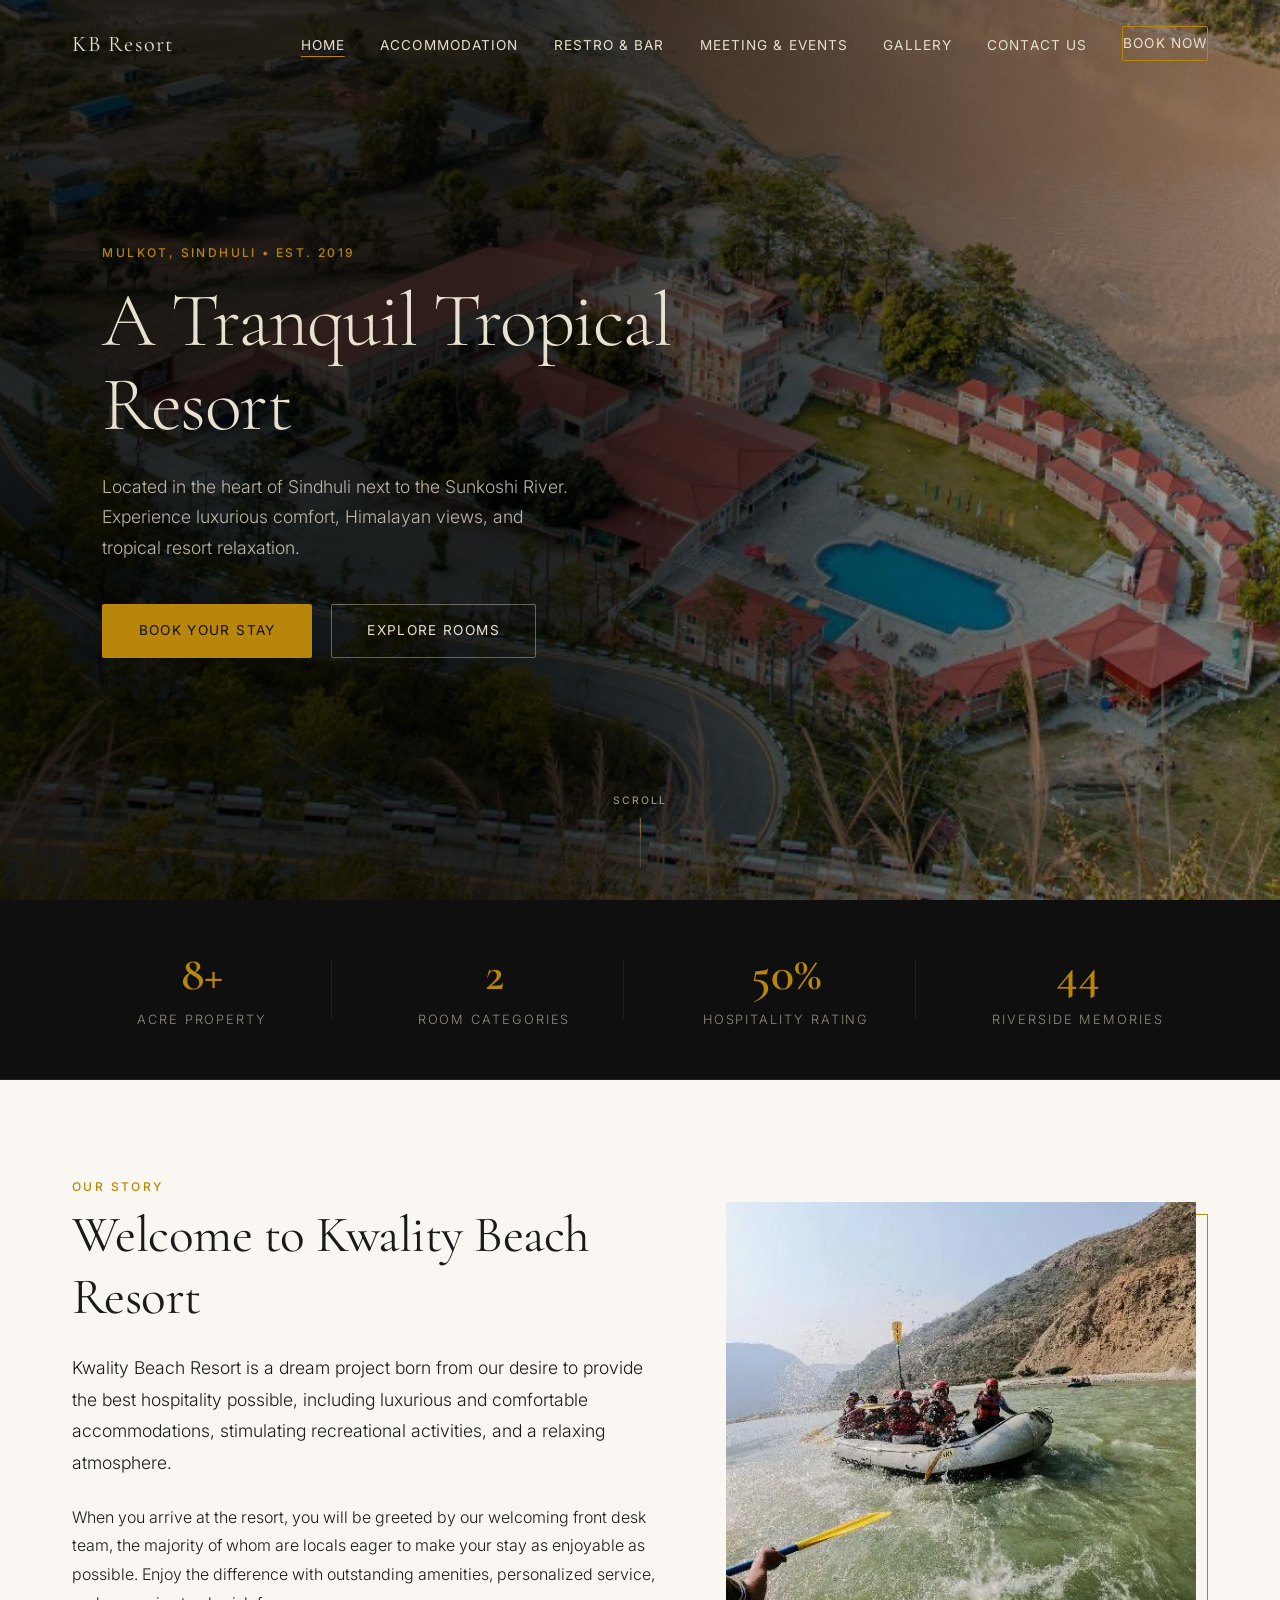
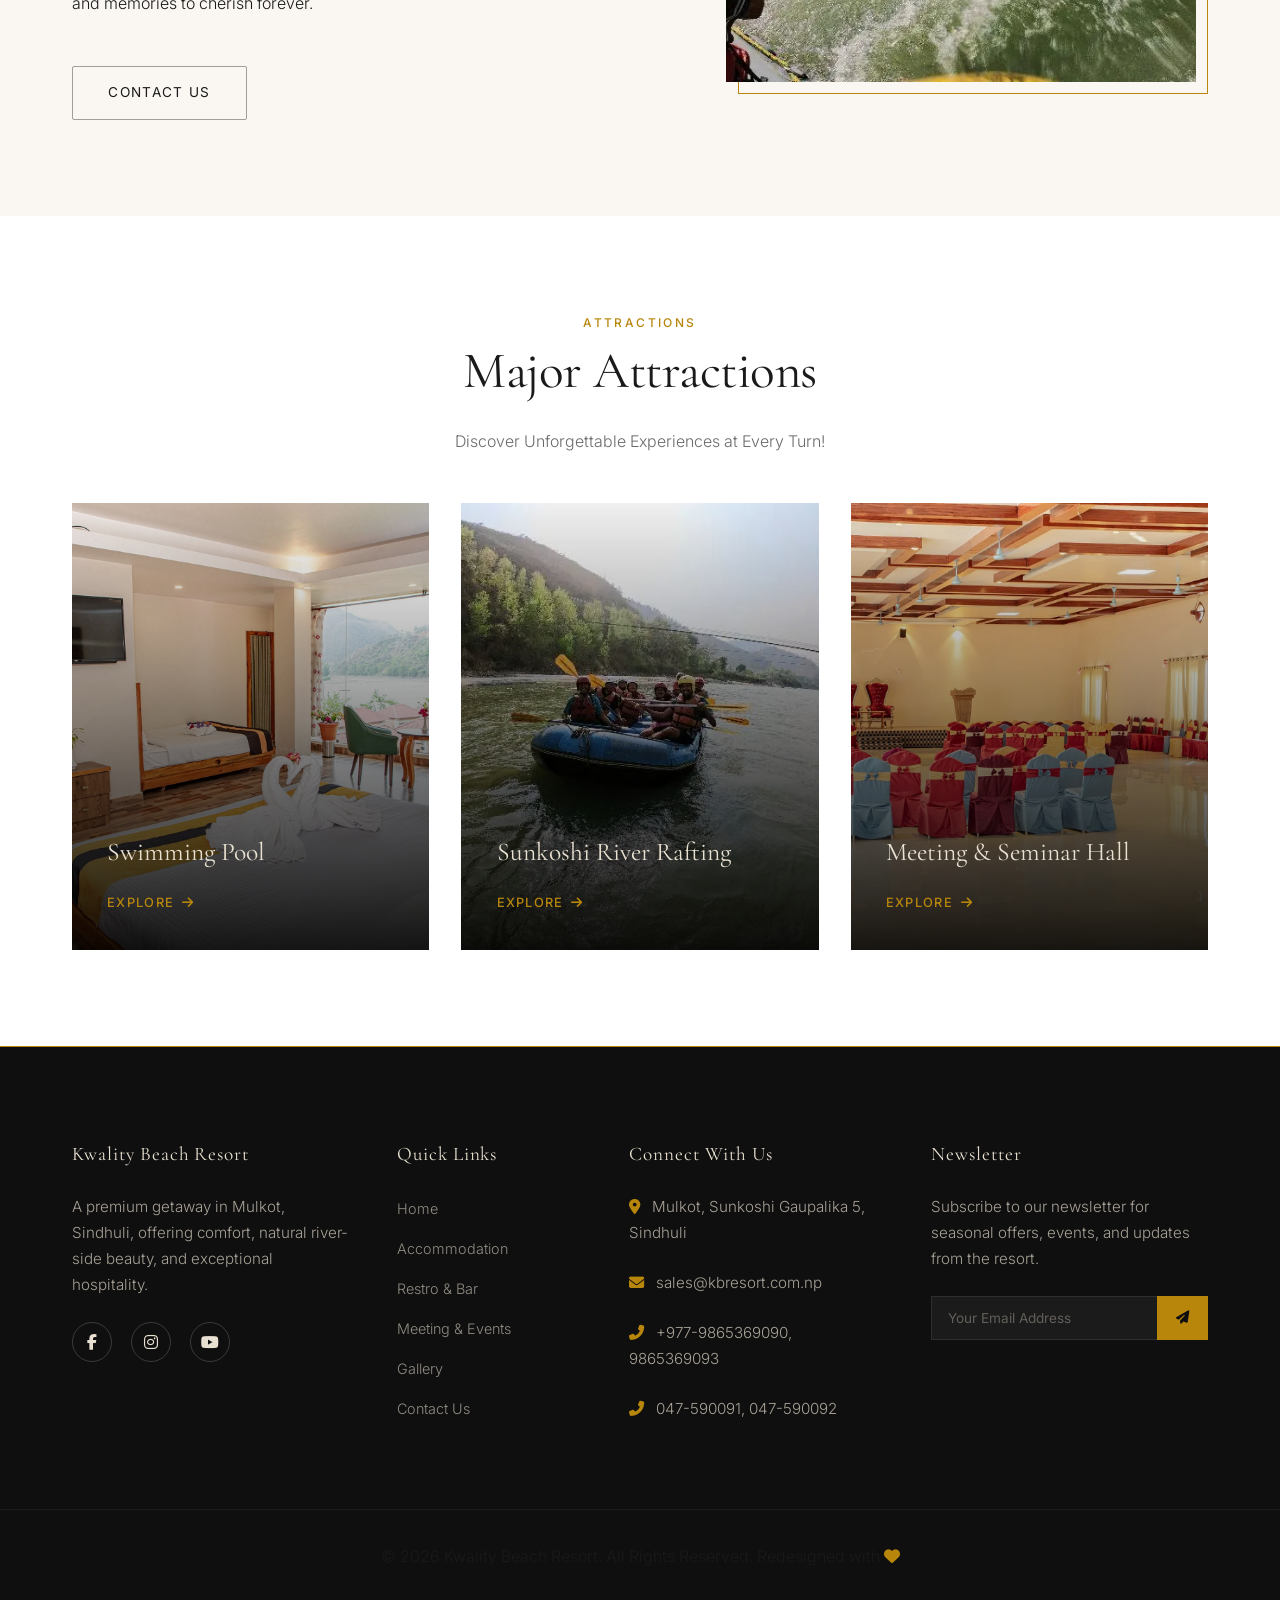
==== commit 71e1c6bd: "Upgrade contact.html and implement 4-column footer grid globally" ====
--- a/index.html
+++ b/index.html
@@ -7,6 +7,10 @@
   <meta name="keywords" content="Beach Resort, Sindhuli, Mulkot, Hotel, Resort, Manthali, Ramechhap, Sunkoshi">
   <title>Kwality Beach Resort - Tranquil Tropical Resort in Mulkot, Sindhuli</title>
   
+  <!-- Preconnect to Google Fonts -->
+  <link rel="preconnect" href="https://fonts.googleapis.com">
+  <link rel="preconnect" href="https://fonts.gstatic.com" crossorigin>
+  
   <!-- FontAwesome for icons -->
   <link rel="stylesheet" href="https://cdnjs.cloudflare.com/ajax/libs/font-awesome/6.4.0/css/all.min.css">
   
@@ -19,7 +23,6 @@
   <header>
     <div class="container nav-container">
       <a href="index.html" class="logo">
-        <img src="images/Kwality Beach Resort.jpg" alt="Kwality Beach Resort Logo">
         <span class="logo-text">KB Resort</span>
       </a>
       <ul class="nav-links">
@@ -29,7 +32,7 @@
         <li><a href="events.html">Meeting & Events</a></li>
         <li><a href="gallery.html">Gallery</a></li>
         <li><a href="contact.html">Contact Us</a></li>
-        <li><a href="contact.html" class="btn btn-book">Book Now</a></li>
+        <li><a href="contact.html" class="btn-book">Book Now</a></li>
       </ul>
       <button class="mobile-menu-btn" aria-label="Toggle Menu">
         <i class="fas fa-bars"></i>
@@ -37,104 +40,123 @@
     </div>
   </header>
 
-  <!-- Fullscreen Hero Carousel -->
+  <!-- Fullscreen Mobile Navigation Drawer -->
+  <div class="mobile-nav-drawer" id="mobile-nav-drawer">
+    <ul class="mobile-nav-links">
+      <li><a href="index.html" class="active">Home</a></li>
+      <li><a href="accommodation.html">Accommodation</a></li>
+      <li><a href="dining.html">Restro & Bar</a></li>
+      <li><a href="events.html">Meeting & Events</a></li>
+      <li><a href="gallery.html">Gallery</a></li>
+      <li><a href="contact.html">Contact Us</a></li>
+      <li><a href="contact.html" class="btn-book" style="margin-top: 1rem;">Book Now</a></li>
+    </ul>
+  </div>
+
+  <!-- Fullscreen Hero Section -->
   <section class="hero">
-    <div class="hero-slider">
-      <div class="hero-slide active" style="background-image: url('images/gallery.webp');"></div>
-      <div class="hero-slide" style="background-image: url('images/hero_resort_aerial.jpg');"></div>
-      <div class="hero-slide" style="background-image: url('images/hero_resort_entrance.jpg');"></div>
-    </div>
+    <img src="images/hero_resort_aerial.jpg" alt="Kwality Beach Resort Aerial Landscape View" class="hero-bg" loading="eager" width="1920" height="1080">
+    <div class="hero-overlay"></div>
     <div class="hero-content">
+      <span class="section-label">MULKOT, SINDHULI • EST. 2019</span>
       <h1>A Tranquil Tropical Resort</h1>
-      <p>Located in the heart of Sindhuli, Mulkot. Experience luxurious comfort, thrilling adventure, and a relaxing river side atmosphere.</p>
+      <p>Located in the heart of Sindhuli next to the Sunkoshi River. Experience luxurious comfort, Himalayan views, and tropical resort relaxation.</p>
       <div class="hero-btns">
-        <a href="contact.html" class="btn btn-primary">Book Your Stay</a>
-        <a href="accommodation.html" class="btn btn-secondary" style="margin-left: 1rem; border-color: white; color: white;">Explore Rooms</a>
-      </div>
-    </div>
-  </section>
-
-  <!-- About Us Section -->
-  <section class="section">
+        <a href="contact.html" class="btn-cta btn-cta-solid">Book Your Stay</a>
+        <a href="accommodation.html" class="btn-cta btn-cta-outline">Explore Rooms</a>
+      </div>
+    </div>
+    <div class="scroll-indicator">
+      <span class="scroll-text">SCROLL</span>
+      <div class="scroll-line"></div>
+    </div>
+  </section>
+
+  <!-- Stats Strip Section -->
+  <section class="stats-strip reveal">
+    <div class="container stats-container">
+      <div class="stat-item">
+        <div class="stat-number" data-target="15+">0</div>
+        <div class="stat-label">Acre Property</div>
+      </div>
+      <div class="stat-item">
+        <div class="stat-number" data-target="4">0</div>
+        <div class="stat-label">Room Categories</div>
+      </div>
+      <div class="stat-item">
+        <div class="stat-number" data-target="100%">0</div>
+        <div class="stat-label">Hospitality Rating</div>
+      </div>
+      <div class="stat-item">
+        <div class="stat-number" data-target="∞">0</div>
+        <div class="stat-label">Riverside Memories</div>
+      </div>
+    </div>
+  </section>
+
+  <!-- Welcome Story Section -->
+  <section class="section bg-warm-ivory">
     <div class="container">
-      <div class="grid-2">
-        <div class="about-img">
-          <img src="images/gallery (2).webp" alt="Resort Landscape View">
-          <div class="about-badge">
-            <span>100%</span>
-            <p>Hospitality</p>
-          </div>
-        </div>
-        <div>
-          <h2 class="about-title">Welcome to Kwality Beach Resort</h2>
-          <p style="margin-top: 1.5rem; font-size: 1.1rem; line-height: 1.8;">
+      <div class="welcome-grid">
+        <div class="reveal">
+          <span class="section-label">OUR STORY</span>
+          <h2>Welcome to Kwality Beach Resort</h2>
+          <p style="font-size: 1.1rem; line-height: 1.8; margin-top: 1.5rem;">
             Kwality Beach Resort is a dream project born from our desire to provide the best hospitality possible, including luxurious and comfortable accommodations, stimulating recreational activities, and a relaxing atmosphere.
           </p>
           <p style="line-height: 1.8;">
             When you arrive at the resort, you will be greeted by our welcoming front desk team, the majority of whom are locals eager to make your stay as enjoyable as possible. Enjoy the difference with outstanding amenities, personalized service, and memories to cherish forever.
           </p>
-          <a href="contact.html" class="btn btn-dark" style="margin-top: 1rem;">Contact Us</a>
-        </div>
-      </div>
-    </div>
-  </section>
-
-  <!-- Major Attractions Grid -->
-  <section class="section" style="background-color: var(--color-bg-white);">
+          <a href="contact.html" class="btn-cta btn-cta-dark-outline" style="margin-top: 1.5rem;">Contact Us</a>
+        </div>
+        <div class="welcome-img-container reveal delay-2">
+          <img src="images/gallery (2).webp" alt="Landscape View of Kwality Beach Resort" loading="lazy" width="540" height="480">
+        </div>
+      </div>
+    </div>
+  </section>
+
+  <!-- Major Attractions Section -->
+  <section class="section bg-white-luxury">
     <div class="container">
-      <div style="text-align: center; margin-bottom: var(--spacing-lg);">
+      <div style="text-align: center; margin-bottom: 3rem;" class="reveal">
+        <span class="section-label center-title">ATTRACTIONS</span>
         <h2 class="center-title">Major Attractions</h2>
-        <p style="max-width: 600px; margin: 1rem auto 0 auto; font-size: 1.1rem;">Discover Unforgettable Experiences at Every Turn!</p>
+        <p style="max-width: 600px; margin: 1rem auto 0 auto; color: var(--text-muted);">Discover Unforgettable Experiences at Every Turn!</p>
       </div>
       
-      <div class="grid-3">
+      <div class="attractions-grid">
         <!-- Attraction 1 -->
-        <div class="attraction-card">
-          <div class="attraction-img">
-            <img src="images/5.jpg" alt="Swimming Pool at KB Resort">
+        <div class="feature-card reveal delay-1">
+          <img src="images/5.jpg" alt="Swimming Pool at KB Resort" class="feature-img" loading="lazy" width="600" height="750">
+          <div class="feature-overlay"></div>
+          <div class="feature-content">
+            <h3>Swimming Pool</h3>
+            <p class="feature-desc">Relax in our large, sparkling swimming pool that offers a completely unique sensation of freshness and tranquility amidst the tropical landscape.</p>
+            <a href="accommodation.html" class="feature-link">Explore <i class="fas fa-arrow-right"></i></a>
           </div>
-          <div class="attraction-info">
-            <h3>Swimming Pool</h3>
-            <p>Relax in our large, sparkling swimming pool that offers a completely unique sensation of freshness and tranquility amidst the tropical landscape.</p>
-            <a href="accommodation.html" class="btn btn-secondary" style="align-self: flex-start; margin-top: auto; padding: 0.5rem 1.2rem; font-size: 0.85rem;">Read More</a>
+        </div>
+
+        <!-- Attraction 2 -->
+        <div class="feature-card reveal delay-2">
+          <img src="images/gallery (4).webp" alt="Sunkoshi River Rafting" class="feature-img" loading="lazy" width="600" height="750">
+          <div class="feature-overlay"></div>
+          <div class="feature-content">
+            <h3>Sunkoshi River Rafting</h3>
+            <p class="feature-desc">Embrace the thrill of Sunkoshi river rafting. A fun-filled, adrenaline-packed experience guided by safety experts for an unforgettable adventure.</p>
+            <a href="dining.html" class="feature-link">Explore <i class="fas fa-arrow-right"></i></a>
           </div>
         </div>
 
-        <!-- Attraction 2 -->
-        <div class="attraction-card">
-          <div class="attraction-img">
-            <img src="images/gallery (4).webp" alt="Sunkoshi River Rafting">
+        <!-- Attraction 3 -->
+        <div class="feature-card reveal delay-3">
+          <img src="images/meetings.webp" alt="Meeting and Seminar Hall" class="feature-img" loading="lazy" width="600" height="750">
+          <div class="feature-overlay"></div>
+          <div class="feature-content">
+            <h3>Meeting & Seminar Hall</h3>
+            <p class="feature-desc">Discover the perfect space for your next corporate meet, seminar or family celebration with our versatile, fully equipped, and modern event venues.</p>
+            <a href="events.html" class="feature-link">Explore <i class="fas fa-arrow-right"></i></a>
           </div>
-          <div class="attraction-info">
-            <h3>Sunkoshi River Rafting</h3>
-            <p>Embrace the thrill of Sunkoshi river rafting. A fun-filled, adrenaline-packed experience guided by safety experts for an unforgettable adventure.</p>
-            <a href="dining.html" class="btn btn-secondary" style="align-self: flex-start; margin-top: auto; padding: 0.5rem 1.2rem; font-size: 0.85rem;">Read More</a>
-          </div>
-        </div>
-
-        <!-- Attraction 3 -->
-        <div class="attraction-card">
-          <div class="attraction-img">
-            <img src="images/meetings.webp" alt="Meeting and Seminar Hall">
-          </div>
-          <div class="attraction-info">
-            <h3>Meeting & Seminar Hall</h3>
-            <p>Discover the perfect space for your next corporate meet, seminar or family celebration with our versatile, fully equipped, and modern event venues.</p>
-            <a href="events.html" class="btn btn-secondary" style="align-self: flex-start; margin-top: auto; padding: 0.5rem 1.2rem; font-size: 0.85rem;">Read More</a>
-          </div>
-        </div>
-      </div>
-    </div>
-  </section>
-
-  <!-- Amenities Callout Banner -->
-  <section class="section">
-    <div class="container">
-      <div class="amenities-highlight">
-        <div class="amenities-highlight-content">
-          <h2 class="center-title" style="color: white; margin-bottom: 1rem;">Outstanding Amenities & Recreation</h2>
-          <p>Join us and make your life a better place. Indulge in premium dining, spacious rooms, and exciting riverside activities today.</p>
-          <a href="contact.html" class="btn btn-primary" style="margin-top: 1rem;">Learn More</a>
         </div>
       </div>
     </div>
@@ -150,9 +172,9 @@
           A premium getaway in Mulkot, Sindhuli, offering comfort, natural river-side beauty, and exceptional hospitality.
         </p>
         <div class="social-links" style="margin-top: 1.5rem;">
-          <a href="#" class="social-icon" aria-label="Facebook"><i class="fab fa-facebook-f"></i></a>
-          <a href="#" class="social-icon" aria-label="Instagram"><i class="fab fa-instagram"></i></a>
-          <a href="#" class="social-icon" aria-label="TripAdvisor"><i class="fab fa-tripadvisor"></i></a>
+          <a href="https://www.facebook.com/kbresort" class="social-icon" target="_blank" aria-label="Facebook"><i class="fab fa-facebook-f"></i></a>
+          <a href="https://www.instagram.com/kbresort" class="social-icon" target="_blank" aria-label="Instagram"><i class="fab fa-instagram"></i></a>
+          <a href="https://www.youtube.com/@kbresort" class="social-icon" target="_blank" aria-label="YouTube"><i class="fab fa-youtube"></i></a>
         </div>
       </div>
       <!-- Col 2 -->
@@ -174,16 +196,21 @@
         <p><i class="fas fa-envelope" style="color: var(--color-accent); margin-right: 0.5rem;"></i> sales@kbresort.com.np</p>
         <p><i class="fas fa-phone-alt" style="color: var(--color-accent); margin-right: 0.5rem;"></i> +977-9865369090, 9865369093</p>
         <p><i class="fas fa-phone-alt" style="color: var(--color-accent); margin-right: 0.5rem;"></i> 047-590091, 047-590092</p>
-        
-        <h3 style="margin-top: 2rem; font-size: 1.1rem;">Subscribe Newsletter</h3>
-        <form class="newsletter-form" action="#" onsubmit="alert('Thank you for subscribing!'); return false;">
+      </div>
+      <!-- Col 4 -->
+      <div class="footer-col">
+        <h3>Newsletter</h3>
+        <p style="margin-top: 1rem; line-height: 1.7; max-width: 300px; margin-bottom: 1.5rem;">
+          Subscribe to our newsletter for seasonal offers, events, and updates from the resort.
+        </p>
+        <form class="newsletter-form" action="#">
           <input type="email" placeholder="Your Email Address" required aria-label="Email Address">
           <button class="newsletter-btn" type="submit" aria-label="Subscribe"><i class="fas fa-paper-plane"></i></button>
         </form>
       </div>
     </div>
     <div class="footer-bottom">
-      <p>Copyright &copy; 2026 Kwality Beach Resort. All Rights Reserved. Redesigned with <i class="fas fa-heart" style="color: var(--color-accent);"></i></p>
+      <p>© 2026 Kwality Beach Resort. All Rights Reserved. Redesigned with <i class="fas fa-heart" style="color: var(--color-accent);"></i></p>
     </div>
   </footer>
 
--- a/css/style.css
+++ b/css/style.css
@@ -1,48 +1,30 @@
 /* ==========================================================================
-   KWALITY BEACH RESORT - DESIGN SYSTEM & GLOBAL STYLES
+   KWALITY BEACH RESORT - QUIET LUXURY DESIGN SYSTEM
    ========================================================================== */
 
 /* Google Fonts Import */
-@import url('https://fonts.googleapis.com/css2?family=Outfit:wght@300;400;500;600;700&family=Playfair+Display:ital,wght@0,400;0,600;0,700;1,400&display=swap');
-
-/* CSS Variables */
+@import url('https://fonts.googleapis.com/css2?family=Cormorant+Garamond:ital,wght@0,300;0,400;0,600;1,400&family=Inter:wght@300;400;500;600&display=swap');
+
+/* Design Tokens & Variables */
 :root {
   /* Color Palette */
-  --color-primary: hsl(156, 32%, 18%);      /* Deep Forest / Tropical Green */
-  --color-primary-light: hsl(156, 25%, 26%);
-  --color-primary-dark: hsl(156, 38%, 11%);
-  
-  --color-accent: hsl(38, 48%, 62%);        /* Warm Gold / Beach Sand */
-  --color-accent-light: hsl(38, 55%, 72%);
-  --color-accent-dark: hsl(38, 52%, 48%);
-  
-  --color-bg-light: hsl(156, 15%, 96%);     /* Soft Sage White */
-  --color-bg-white: hsl(0, 0%, 100%);
-  
-  --color-text-dark: hsl(156, 20%, 15%);    /* Readability Dark */
-  --color-text-muted: hsl(156, 10%, 45%);
-  --color-text-light: hsl(0, 0%, 100%);
-
-  /* Typography */
-  --font-heading: 'Playfair Display', serif;
-  --font-body: 'Outfit', sans-serif;
-
-  /* Spacing */
-  --spacing-xs: 0.5rem;
-  --spacing-sm: 1rem;
-  --spacing-md: 2rem;
-  --spacing-lg: 4rem;
-  --spacing-xl: 8rem;
-
-  /* UI Styling */
-  --border-radius-sm: 4px;
-  --border-radius-md: 12px;
-  --border-radius-lg: 24px;
-  --transition-fast: 0.2s ease;
-  --transition-normal: 0.3s ease;
-  --transition-slow: 0.5s cubic-bezier(0.4, 0, 0.2, 1);
-  --box-shadow: 0 10px 30px rgba(0, 0, 0, 0.05);
-  --box-shadow-hover: 0 20px 40px rgba(0, 0, 0, 0.12);
+  --bg-dark: #0f0f0f;
+  --bg-light: #faf7f2;
+  --color-accent: #b8860b;
+  --color-accent-hover: #9c7109;
+  --text-dark: #1a1a1a;
+  --text-muted: #6b6b6b;
+  --text-light: #e8e0d0;
+  --card-bg: #ffffff;
+  
+  /* Fonts */
+  --font-heading: 'Cormorant Garamond', serif;
+  --font-body: 'Inter', sans-serif;
+  
+  /* UI Attributes */
+  --card-shadow: 0 2px 20px rgba(0, 0, 0, 0.06);
+  --transition-normal: 0.3s cubic-bezier(0.4, 0, 0.2, 1);
+  --transition-slow: 0.6s cubic-bezier(0.4, 0, 0.2, 1);
   --container-width: 1200px;
 }
 
@@ -61,68 +43,68 @@
 
 body {
   font-family: var(--font-body);
-  color: var(--color-text-dark);
-  background-color: var(--color-bg-light);
-  line-height: 1.6;
+  color: var(--text-dark);
+  background-color: var(--bg-light);
+  line-height: 1.75;
+  font-weight: 300;
   overflow-x: hidden;
 }
 
-/* Typography & Headings */
+/* Typography */
 h1, h2, h3, h4, h5, h6 {
   font-family: var(--font-heading);
-  font-weight: 600;
-  line-height: 1.25;
-  color: var(--color-primary);
+  font-weight: 400;
+  line-height: 1.2;
+  color: var(--text-dark);
 }
 
 h1 {
-  font-size: 3rem;
-  margin-bottom: var(--spacing-sm);
+  font-family: var(--font-heading);
+  font-weight: 300;
+  font-size: clamp(2.8rem, 6vw, 5.5rem);
+  letter-spacing: -0.02em;
+  line-height: 1.1;
+  color: var(--text-light);
 }
 
 h2 {
-  font-size: 2.25rem;
-  margin-bottom: var(--spacing-sm);
-  position: relative;
-  display: inline-block;
-}
-
-h2::after {
-  content: '';
-  position: absolute;
-  left: 0;
-  bottom: -8px;
-  width: 60px;
-  height: 3px;
-  background-color: var(--color-accent);
-  border-radius: var(--border-radius-sm);
-}
-
-.center-title {
-  text-align: center;
+  font-family: var(--font-heading);
+  font-weight: 400;
+  font-size: clamp(2rem, 4vw, 3.5rem);
+  letter-spacing: -0.01em;
+  margin-bottom: 1.5rem;
+}
+
+h3 {
+  font-family: var(--font-heading);
+  font-weight: 400;
+  font-size: 1.8rem;
+  margin-bottom: 1rem;
+}
+
+p {
+  color: var(--text-dark);
+  font-weight: 300;
+  font-size: 1rem;
+  margin-bottom: 1.5rem;
+}
+
+/* Section Tag Label */
+.section-label {
+  font-family: var(--font-body);
+  font-weight: 500;
+  font-size: 0.75rem;
+  letter-spacing: 0.2em;
+  color: var(--color-accent);
+  text-transform: uppercase;
   display: block;
-}
-
-.center-title::after {
-  left: 50%;
-  transform: translateX(-50%);
-}
-
-h3 {
-  font-size: 1.5rem;
-  margin-bottom: var(--spacing-xs);
-}
-
-p {
-  margin-bottom: var(--spacing-sm);
-  font-weight: 300;
-  color: var(--color-text-muted);
+  margin-bottom: 0.5rem;
 }
 
 a {
   color: inherit;
   text-decoration: none;
-  transition: var(--transition-fast);
+  transition: var(--transition-normal);
 }
 
 img {
@@ -135,151 +117,64 @@
 .container {
   max-width: var(--container-width);
   margin: 0 auto;
-  padding: 0 var(--spacing-md);
+  padding: 0 2rem;
   width: 100%;
 }
 
 .section {
-  padding: var(--spacing-lg) 0;
+  padding: 6rem 0;
 }
 
 .section-dark {
-  background-color: var(--color-primary);
-  color: var(--color-text-light);
-}
-
-.section-dark h2 {
-  color: var(--color-text-light);
+  background-color: var(--bg-dark);
+  color: var(--text-light);
+}
+
+.section-dark h2, .section-dark h3 {
+  color: var(--text-light);
 }
 
 .section-dark p {
-  color: hsl(156, 15%, 75%);
-}
-
-.grid-2 {
-  display: grid;
-  grid-template-columns: repeat(2, 1fr);
-  gap: var(--spacing-md);
-  align-items: center;
-}
-
-.grid-3 {
-  display: grid;
-  grid-template-columns: repeat(3, 1fr);
-  gap: var(--spacing-md);
-}
-
-.grid-4 {
-  display: grid;
-  grid-template-columns: repeat(4, 1fr);
-  gap: var(--spacing-md);
-}
-
-/* Flex Utilities */
-.flex-between {
-  display: flex;
-  justify-content: space-between;
-  align-items: center;
-}
-
-.flex-center {
-  display: flex;
-  justify-content: center;
-  align-items: center;
-}
-
-/* Buttons */
-.btn {
-  display: inline-flex;
-  align-items: center;
-  justify-content: center;
-  padding: 0.8rem 2rem;
-  font-family: var(--font-body);
-  font-size: 0.95rem;
-  font-weight: 500;
-  border-radius: var(--border-radius-lg);
-  border: 2px solid transparent;
-  cursor: pointer;
-  transition: var(--transition-normal);
-  text-transform: uppercase;
-  letter-spacing: 1px;
-}
-
-.btn-primary {
+  color: rgba(232, 224, 208, 0.7);
+}
+
+/* Page Transition Overlay */
+.page-transition-overlay {
+  position: fixed;
+  top: 0;
+  left: 0;
+  width: 100%;
+  height: 100%;
   background-color: var(--color-accent);
-  color: var(--color-text-light);
-}
-
-.btn-primary:hover {
-  background-color: var(--color-accent-dark);
-  transform: translateY(-2px);
-  box-shadow: 0 5px 15px rgba(210, 168, 93, 0.4);
-}
-
-.btn-secondary {
-  background-color: transparent;
-  border-color: var(--color-accent);
-  color: var(--color-accent);
-}
-
-.btn-secondary:hover {
-  background-color: var(--color-accent);
-  color: var(--color-text-light);
-  transform: translateY(-2px);
-}
-
-.btn-dark {
-  background-color: var(--color-primary);
-  color: var(--color-text-light);
-}
-
-.btn-dark:hover {
-  background-color: var(--color-primary-light);
-  transform: translateY(-2px);
-}
-
-.btn-light {
-  background-color: var(--color-bg-white);
-  color: var(--color-primary);
-}
-
-.btn-light:hover {
-  background-color: var(--color-bg-light);
-  transform: translateY(-2px);
-}
-
-/* Header & Navigation */
+  z-index: 9999;
+  transform: scaleX(0);
+  transform-origin: left;
+  pointer-events: none;
+  transition: transform 0.5s cubic-bezier(0.4, 0, 0.2, 1);
+}
+
+.page-transition-overlay.animating {
+  transform: scaleX(1);
+}
+
+/* Navigation Header */
 header {
   position: fixed;
   top: 0;
   left: 0;
   width: 100%;
   z-index: 1000;
-  transition: var(--transition-normal);
   padding: 1.5rem 0;
+  background: transparent;
+  transition: background var(--transition-normal), padding var(--transition-normal);
 }
 
 header.scrolled {
-  background: rgba(255, 255, 255, 0.85);
+  background: rgba(15, 15, 15, 0.95);
   backdrop-filter: blur(12px);
   -webkit-backdrop-filter: blur(12px);
-  padding: 0.8rem 0;
-  box-shadow: 0 4px 30px rgba(0, 0, 0, 0.03);
-  border-bottom: 1px solid rgba(255, 255, 255, 0.4);
-}
-
-header.scrolled .logo-text, header.scrolled .nav-links a {
-  color: var(--color-primary);
-}
-
-header.scrolled .btn-book {
-  background-color: var(--color-primary);
-  color: var(--color-text-light);
-}
-
-header.scrolled .btn-book:hover {
-  background-color: var(--color-accent);
-  color: var(--color-text-light);
+  padding: 1rem 0;
+  border-bottom: 1px solid rgba(232, 224, 208, 0.08);
 }
 
 .nav-container {
@@ -288,42 +183,28 @@
   align-items: center;
 }
 
-.logo {
-  display: flex;
-  align-items: center;
-  gap: 0.5rem;
-}
-
-.logo img {
-  height: 48px;
-  width: auto;
-  transition: var(--transition-normal);
-}
-
-header.scrolled .logo img {
-  height: 40px;
-}
-
 .logo-text {
   font-family: var(--font-heading);
+  font-weight: 400;
   font-size: 1.4rem;
-  font-weight: 700;
-  color: var(--color-text-light);
-  letter-spacing: 0.5px;
+  color: var(--text-light);
+  letter-spacing: 0.05em;
   transition: var(--transition-normal);
 }
 
 .nav-links {
   display: flex;
   list-style: none;
-  gap: 2rem;
+  gap: 2.2rem;
   align-items: center;
 }
 
 .nav-links a {
-  color: var(--color-text-light);
-  font-size: 0.95rem;
-  font-weight: 500;
+  color: var(--text-light);
+  font-size: 0.85rem;
+  font-weight: 400;
+  letter-spacing: 0.08em;
+  text-transform: uppercase;
   position: relative;
   padding: 0.3rem 0;
 }
@@ -332,682 +213,849 @@
   content: '';
   position: absolute;
   bottom: 0;
-  left: 0;
+  left: 50%;
   width: 0;
-  height: 2px;
+  height: 1px;
   background-color: var(--color-accent);
   transition: var(--transition-normal);
+  transform: translateX(-50%);
 }
 
 .nav-links a:hover::after, .nav-links a.active::after {
   width: 100%;
 }
 
+/* Pill Button */
 .btn-book {
-  background-color: var(--color-accent);
-  color: var(--color-text-light);
-  padding: 0.6rem 1.5rem;
+  border: 1px solid var(--color-accent);
+  color: var(--color-accent);
+  background: transparent;
+  padding: 0.5rem 1.4rem;
+  border-radius: 2px;
+  font-weight: 400;
   font-size: 0.85rem;
-  border-radius: var(--border-radius-lg);
-  font-weight: 600;
+  letter-spacing: 0.08em;
+  text-transform: uppercase;
   transition: var(--transition-normal);
+  display: inline-block;
 }
 
 .btn-book:hover {
-  background-color: var(--color-accent-dark);
-  transform: translateY(-2px);
-}
-
-/* Mobile Menu Toggle */
+  background: var(--color-accent);
+  color: var(--bg-dark);
+}
+
 .mobile-menu-btn {
   display: none;
   background: none;
   border: none;
   font-size: 1.5rem;
-  color: var(--color-text-light);
+  color: var(--text-light);
   cursor: pointer;
+  z-index: 1002;
+}
+
+/* Fullscreen Menu Drawer */
+.mobile-nav-drawer {
+  position: fixed;
+  top: 0;
+  right: -100%;
+  width: 100%;
+  height: 100vh;
+  background: var(--bg-dark);
   z-index: 1001;
-}
-
-header.scrolled .mobile-menu-btn {
-  color: var(--color-primary);
-}
-
-/* Hero Section (Fading Carousel) */
-.hero {
-  position: relative;
-  height: 100vh;
-  width: 100%;
-  display: flex;
+  display: flex;
+  flex-direction: column;
+  justify-content: center;
+  align-items: center;
+  transition: right 0.5s cubic-bezier(0.4, 0, 0.2, 1);
+}
+
+.mobile-nav-drawer.active {
+  right: 0;
+}
+
+.mobile-nav-links {
+  list-style: none;
+  text-align: center;
+  display: flex;
+  flex-direction: column;
+  gap: 2rem;
+}
+
+.mobile-nav-links a {
+  font-family: var(--font-heading);
+  font-size: 2.2rem;
+  color: var(--text-light);
+  font-weight: 300;
+  letter-spacing: 0.02em;
+}
+
+.mobile-nav-links a:hover, .mobile-nav-links a.active {
+  color: var(--color-accent);
+}
+
+/* Button Classes */
+.btn-cta {
+  display: inline-flex;
   align-items: center;
   justify-content: center;
-  text-align: center;
+  padding: 0.9rem 2.2rem;
+  font-family: var(--font-body);
+  font-size: 0.85rem;
+  font-weight: 400;
+  letter-spacing: 0.1em;
+  text-transform: uppercase;
+  border-radius: 2px;
+  cursor: pointer;
+  transition: var(--transition-normal);
+  border: 1px solid transparent;
+}
+
+.btn-cta-solid {
+  background-color: var(--color-accent);
+  color: var(--bg-dark);
+}
+
+.btn-cta-solid:hover {
+  background-color: var(--color-accent-hover);
+}
+
+.btn-cta-outline {
+  background-color: transparent;
+  border: 1px solid rgba(232, 224, 208, 0.4);
+  color: var(--text-light);
+}
+
+.btn-cta-outline:hover {
+  border-color: var(--text-light);
+  background-color: rgba(255, 255, 255, 0.05);
+}
+
+.btn-cta-dark-outline {
+  background-color: transparent;
+  border: 1px solid rgba(26, 26, 26, 0.4);
+  color: var(--text-dark);
+}
+
+.btn-cta-dark-outline:hover {
+  border-color: var(--text-dark);
+  background-color: rgba(0, 0, 0, 0.03);
+}
+
+/* Hero Section */
+.hero {
+  position: relative;
+  height: 100vh;
+  width: 100%;
   overflow: hidden;
-  color: var(--color-text-light);
-}
-
-.hero-slider {
+  display: flex;
+  align-items: center;
+  background-color: var(--bg-dark);
+}
+
+.hero-bg {
   position: absolute;
-  top: 0;
-  left: 0;
+  inset: 0;
   width: 100%;
   height: 100%;
+  object-fit: cover;
   z-index: 1;
 }
 
-.hero-slide {
+.hero-overlay {
   position: absolute;
-  top: 0;
-  left: 0;
-  width: 100%;
-  height: 100%;
-  background-size: cover;
-  background-position: center;
+  inset: 0;
+  background: linear-gradient(to right, rgba(0,0,0,0.8) 40%, rgba(0,0,0,0.3) 100%);
+  z-index: 2;
+}
+
+.hero-content {
+  position: relative;
+  z-index: 3;
+  padding-left: clamp(2rem, 8vw, 8rem);
+  max-width: 800px;
+}
+
+.hero-content .section-label {
+  animation: fadeSlideUp 1s cubic-bezier(0.4, 0, 0.2, 1) forwards;
   opacity: 0;
-  transition: opacity 1.5s ease-in-out;
-  z-index: 1;
-}
-
-.hero-slide.active {
-  opacity: 1;
-}
-
-.hero::before {
+}
+
+.hero-content h1 {
+  margin: 1rem 0 1.5rem 0;
+  animation: fadeSlideUp 1s cubic-bezier(0.4, 0, 0.2, 1) 0.2s forwards;
+  opacity: 0;
+}
+
+.hero-content p {
+  color: rgba(232, 224, 208, 0.8);
+  max-width: 480px;
+  font-size: 1.1rem;
+  margin-bottom: 2.5rem;
+  animation: fadeSlideUp 1s cubic-bezier(0.4, 0, 0.2, 1) 0.4s forwards;
+  opacity: 0;
+}
+
+.hero-btns {
+  display: flex;
+  gap: 1.2rem;
+  animation: fadeSlideUp 1s cubic-bezier(0.4, 0, 0.2, 1) 0.6s forwards;
+  opacity: 0;
+}
+
+/* Scroll Indicator */
+.scroll-indicator {
+  position: absolute;
+  bottom: 2rem;
+  left: 50%;
+  transform: translateX(-50%);
+  z-index: 3;
+  display: flex;
+  flex-direction: column;
+  align-items: center;
+  gap: 0.5rem;
+}
+
+.scroll-text {
+  font-family: var(--font-body);
+  font-weight: 500;
+  font-size: 0.65rem;
+  letter-spacing: 0.2em;
+  color: rgba(232, 224, 208, 0.6);
+  text-transform: uppercase;
+}
+
+.scroll-line {
+  width: 1px;
+  height: 50px;
+  background-color: rgba(232, 224, 208, 0.2);
+  position: relative;
+  overflow: hidden;
+}
+
+.scroll-line::after {
   content: '';
   position: absolute;
   top: 0;
   left: 0;
   width: 100%;
-  height: 100%;
-  background: linear-gradient(
-    to bottom,
-    rgba(15, 37, 29, 0.6) 0%,
-    rgba(15, 37, 29, 0.4) 50%,
-    rgba(15, 37, 29, 0.75) 100%
-  );
-  z-index: 2;
-}
-
-.hero-content {
-  position: relative;
-  z-index: 3;
-  max-width: 800px;
-  padding: 0 var(--spacing-md);
-  transform: translateY(20px);
-  animation: slideUpFade 1s forwards cubic-bezier(0.4, 0, 0.2, 1);
-}
-
-.hero-content h1 {
-  color: var(--color-text-light);
-  font-size: 4rem;
-  margin-bottom: var(--spacing-md);
-  text-shadow: 0 4px 10px rgba(0, 0, 0, 0.3);
-}
-
-.hero-content p {
-  color: rgba(255, 255, 255, 0.9);
-  font-size: 1.25rem;
-  font-weight: 300;
-  margin-bottom: var(--spacing-md);
-  text-shadow: 0 2px 5px rgba(0, 0, 0, 0.3);
+  height: 20px;
+  background-color: var(--color-accent);
+  animation: scrollPulse 2s infinite ease-in-out;
 }
 
 /* Page Header (Subpages) */
 .page-header {
   position: relative;
-  height: 45vh;
-  min-height: 300px;
+  height: 50vh;
+  min-height: 350px;
   background-size: cover;
   background-position: center;
   display: flex;
   align-items: center;
-  justify-content: center;
-  text-align: center;
-  color: var(--color-text-light);
+  color: var(--text-light);
 }
 
 .page-header::before {
   content: '';
   position: absolute;
-  top: 0;
-  left: 0;
-  width: 100%;
-  height: 100%;
-  background: linear-gradient(
-    to bottom,
-    rgba(15, 37, 29, 0.7) 0%,
-    rgba(15, 37, 29, 0.8) 100%
-  );
+  inset: 0;
+  background: linear-gradient(to bottom, rgba(15,15,15,0.85) 0%, rgba(15,15,15,0.7) 100%);
+  z-index: 1;
 }
 
 .page-header-content {
   position: relative;
   z-index: 2;
-}
-
-.page-header-content h1 {
-  color: var(--color-text-light);
-  font-size: 3.5rem;
+  padding-left: clamp(2rem, 8vw, 8rem);
+}
+
+.page-header h1 {
+  font-family: var(--font-heading);
+  font-weight: 300;
+  color: var(--text-light);
   margin-bottom: 0.5rem;
-  text-shadow: 0 2px 10px rgba(0, 0, 0, 0.2);
 }
 
 .breadcrumb {
-  font-size: 0.9rem;
-  font-weight: 500;
-  letter-spacing: 1px;
+  font-size: 0.75rem;
+  font-weight: 400;
+  letter-spacing: 0.15em;
   text-transform: uppercase;
   color: var(--color-accent);
 }
 
 .breadcrumb a {
-  color: var(--color-text-light);
+  color: rgba(232, 224, 208, 0.6);
   margin-right: 0.5rem;
 }
 
 .breadcrumb a::after {
-  content: '/';
+  content: '•';
   margin-left: 0.5rem;
-  color: rgba(255, 255, 255, 0.4);
-}
-
-/* About Section */
-.about-img {
-  position: relative;
-  border-radius: var(--border-radius-md);
+  color: rgba(232, 224, 208, 0.3);
+}
+
+/* Stats Counter Strip */
+.stats-strip {
+  background-color: var(--bg-dark);
+  padding: 3rem 0;
+  border-bottom: 1px solid rgba(232, 224, 208, 0.08);
+}
+
+.stats-container {
+  display: flex;
+  justify-content: space-around;
+  align-items: center;
+  flex-wrap: wrap;
+  gap: 2rem;
+}
+
+.stat-item {
+  text-align: center;
+  flex: 1;
+  min-width: 180px;
+  position: relative;
+}
+
+.stat-item:not(:last-child)::after {
+  content: '';
+  position: absolute;
+  top: 15%;
+  right: 0;
+  width: 1px;
+  height: 70%;
+  background-color: rgba(232, 224, 208, 0.08);
+}
+
+.stat-number {
+  font-family: var(--font-heading);
+  font-weight: 600;
+  font-size: clamp(2rem, 4vw, 3rem);
+  color: var(--color-accent);
+  line-height: 1.1;
+  margin-bottom: 0.5rem;
+}
+
+.stat-label {
+  font-family: var(--font-body);
+  font-weight: 300;
+  font-size: 0.8rem;
+  letter-spacing: 0.15em;
+  text-transform: uppercase;
+  color: rgba(232, 224, 208, 0.6);
+}
+
+/* Welcome Section */
+.welcome-grid {
+  display: grid;
+  grid-template-columns: 1.1fr 0.9fr;
+  gap: 4rem;
+  align-items: center;
+}
+
+.welcome-img-container {
+  position: relative;
+  padding: 0 12px 12px 0;
+}
+
+.welcome-img-container img {
+  width: 100%;
+  height: 480px;
+  object-fit: cover;
+  position: relative;
+  z-index: 2;
+}
+
+.welcome-img-container::before {
+  content: '';
+  position: absolute;
+  bottom: 0;
+  right: 0;
+  width: calc(100% - 12px);
+  height: calc(100% - 12px);
+  border: 1px solid var(--color-accent);
+  z-index: 1;
+}
+
+/* Attractions Feature Grid */
+.attractions-grid {
+  display: grid;
+  grid-template-columns: repeat(3, 1fr);
+  gap: 2rem;
+  margin-top: 3rem;
+}
+
+.feature-card {
+  position: relative;
   overflow: hidden;
-  box-shadow: var(--box-shadow);
-}
-
-.about-img img {
-  width: 100%;
-  height: 450px;
-  object-fit: cover;
-  transition: var(--transition-slow);
-}
-
-.about-img:hover img {
-  transform: scale(1.05);
-}
-
-.about-badge {
-  position: absolute;
-  bottom: var(--spacing-md);
-  right: var(--spacing-md);
-  background-color: var(--color-accent);
-  color: var(--color-text-light);
-  padding: 1.5rem;
-  border-radius: var(--border-radius-md);
-  text-align: center;
-  box-shadow: 0 10px 20px rgba(0,0,0,0.1);
-}
-
-.about-badge span {
-  display: block;
-  font-family: var(--font-heading);
-  font-size: 2rem;
-  font-weight: 700;
-  line-height: 1;
-}
-
-/* Attractions Grid */
-.attraction-card {
-  background-color: var(--color-bg-white);
-  border-radius: var(--border-radius-md);
-  overflow: hidden;
-  box-shadow: var(--box-shadow);
-  transition: var(--transition-slow);
-  display: flex;
-  flex-direction: column;
-}
-
-.attraction-card:hover {
-  transform: translateY(-10px);
-  box-shadow: var(--box-shadow-hover);
-}
-
-.attraction-img {
-  height: 250px;
-  overflow: hidden;
-  position: relative;
-}
-
-.attraction-img img {
+  aspect-ratio: 4/5;
+  background-color: var(--bg-dark);
+}
+
+.feature-img {
   width: 100%;
   height: 100%;
   object-fit: cover;
-  transition: var(--transition-slow);
-}
-
-.attraction-card:hover .attraction-img img {
-  transform: scale(1.1);
-}
-
-.attraction-info {
-  padding: var(--spacing-md);
-  flex-grow: 1;
-  display: flex;
-  flex-direction: column;
-}
-
-.attraction-info h3 {
-  color: var(--color-primary);
-  margin-bottom: var(--spacing-sm);
-  font-size: 1.4rem;
-}
-
-.attraction-info p {
-  margin-bottom: var(--spacing-md);
-  flex-grow: 1;
-}
-
-/* Amenities Highlight */
-.amenities-highlight {
-  background-color: var(--color-primary);
-  border-radius: var(--border-radius-md);
-  padding: var(--spacing-lg) var(--spacing-md);
-  color: var(--color-text-light);
-  position: relative;
-  overflow: hidden;
-}
-
-.amenities-highlight::before {
+  transition: transform var(--transition-slow);
+}
+
+.feature-overlay {
+  position: absolute;
+  inset: 0;
+  background: linear-gradient(to top, rgba(0, 0, 0, 0.9) 0%, rgba(0, 0, 0, 0.35) 60%, transparent 100%);
+  z-index: 2;
+  transition: background var(--transition-normal);
+}
+
+.feature-content {
+  position: absolute;
+  bottom: 0;
+  left: 0;
+  width: 100%;
+  padding: 2.2rem;
+  z-index: 3;
+}
+
+.feature-content h3 {
+  color: var(--text-light);
+  font-size: 1.6rem;
+  position: relative;
+  display: inline-block;
+  margin-bottom: 0.5rem;
+}
+
+.feature-content h3::after {
   content: '';
   position: absolute;
-  top: -50%;
-  right: -20%;
-  width: 500px;
-  height: 500px;
-  background-color: rgba(210, 168, 93, 0.05);
-  border-radius: 50%;
-  pointer-events: none;
-}
-
-.amenities-highlight-content {
-  max-width: 600px;
-  margin: 0 auto;
-  text-align: center;
-}
-
-.amenities-highlight-content h2 {
-  color: var(--color-text-light);
-}
-
-.amenities-highlight-content p {
-  color: rgba(255, 255, 255, 0.85);
-  margin-bottom: var(--spacing-md);
-}
-
-/* Rooms Styles (Subpage) */
-.room-row {
-  display: grid;
-  grid-template-columns: 1.2fr 0.8fr;
-  gap: var(--spacing-lg);
-  margin-bottom: var(--spacing-lg);
-  background: var(--color-bg-white);
-  border-radius: var(--border-radius-md);
+  bottom: -4px;
+  left: 0;
+  width: 0;
+  height: 1px;
+  background-color: var(--color-accent);
+  transition: var(--transition-normal);
+}
+
+.feature-desc {
+  color: rgba(232, 224, 208, 0.7);
+  font-size: 0.9rem;
+  margin-bottom: 1rem;
+  line-height: 1.6;
+  max-height: 0;
+  opacity: 0;
   overflow: hidden;
-  box-shadow: var(--box-shadow);
-  transition: var(--transition-slow);
-}
-
-.room-row:nth-child(even) {
-  grid-template-columns: 0.8fr 1.2fr;
-}
-
-.room-row:nth-child(even) .room-gallery {
-  order: 2;
-}
-
-.room-row:hover {
-  box-shadow: var(--box-shadow-hover);
-}
-
-.room-gallery {
-  position: relative;
-  height: 450px;
+  transition: max-height 0.45s ease, opacity 0.45s ease;
+}
+
+.feature-link {
+  color: var(--color-accent);
+  font-size: 0.8rem;
+  letter-spacing: 0.1em;
+  text-transform: uppercase;
+  font-weight: 500;
+  display: flex;
+  align-items: center;
+  gap: 0.5rem;
+}
+
+/* Attractions Card Hover Effects */
+@media (hover: hover) {
+  .feature-card:hover .feature-img {
+    transform: scale(1.05);
+  }
+
+  .feature-card:hover .feature-overlay {
+    background: linear-gradient(to top, rgba(0, 0, 0, 0.95) 0%, rgba(0, 0, 0, 0.5) 60%, transparent 100%);
+  }
+
+  .feature-card:hover .feature-content h3::after {
+    width: 100%;
+  }
+
+  .feature-card:hover .feature-desc {
+    max-height: 120px;
+    opacity: 1;
+    margin-top: 0.5rem;
+  }
+}
+
+/* Mobile defaults for attractions (always expanded) */
+@media (hover: none) {
+  .feature-desc {
+    max-height: 120px;
+    opacity: 1;
+    margin-top: 0.5rem;
+  }
+  .feature-content h3::after {
+    width: 100%;
+  }
+}
+
+/* Accommodation Cards */
+.accommodation-list {
+  display: flex;
+  flex-direction: column;
+  gap: 6rem;
+}
+
+.room-editorial-card {
+  display: flex;
+  min-height: 520px;
+  background-color: var(--bg-light);
   overflow: hidden;
-}
-
-.room-gallery img {
+  position: relative;
+}
+
+.room-editorial-card:nth-child(even) {
+  flex-direction: row-reverse;
+}
+
+.room-editorial-img-side {
+  width: 55%;
+  overflow: hidden;
+  position: relative;
+}
+
+.room-editorial-img-side img {
   width: 100%;
   height: 100%;
   object-fit: cover;
-  transition: var(--transition-slow);
-}
-
-.room-row:hover .room-gallery img {
-  transform: scale(1.03);
-}
-
-.room-details {
-  padding: var(--spacing-lg) var(--spacing-md);
+  transition: transform var(--transition-slow);
+}
+
+.room-editorial-card:hover .room-editorial-img-side img {
+  transform: scale(1.04);
+}
+
+.room-editorial-text-side {
+  width: 45%;
+  background: var(--bg-light);
+  padding: clamp(2rem, 5vw, 4rem);
   display: flex;
   flex-direction: column;
   justify-content: center;
-}
-
-.room-details h2 {
-  font-size: 2rem;
+  align-items: flex-start;
+}
+
+.room-editorial-text-side h2 {
+  font-size: 2.2rem;
   margin-bottom: 0.5rem;
 }
 
-.room-details h2::after {
-  display: none;
-}
-
-.room-occupancy {
+.room-occupancy-label {
+  font-family: var(--font-body);
+  font-size: 0.85rem;
+  font-weight: 400;
+  letter-spacing: 0.08em;
+  color: var(--text-muted);
+  text-transform: uppercase;
+  margin-bottom: 1.5rem;
+}
+
+.room-editorial-text-side p {
+  color: var(--text-dark);
+  font-size: 0.95rem;
+  line-height: 1.7;
+  margin-bottom: 1.8rem;
+}
+
+.room-tags-container {
+  display: flex;
+  flex-wrap: wrap;
+  gap: 0.5rem;
+  margin-bottom: 2rem;
+}
+
+.room-pill-tag {
+  background-color: rgba(184, 134, 11, 0.1);
+  color: var(--color-accent);
+  border: 1px solid rgba(184, 134, 11, 0.3);
+  padding: 0.3rem 0.8rem;
+  border-radius: 2px;
+  font-size: 0.75rem;
+  letter-spacing: 0.08em;
+  text-transform: uppercase;
   font-weight: 500;
-  color: var(--color-accent-dark);
-  margin-bottom: var(--spacing-sm);
-  display: block;
-}
-
-.room-desc {
-  margin-bottom: var(--spacing-md);
-}
-
-.room-amenities-list {
-  display: grid;
-  grid-template-columns: repeat(2, 1fr);
-  gap: var(--spacing-xs);
-  list-style: none;
-  margin-bottom: var(--spacing-md);
-}
-
-.room-amenities-list li {
-  font-size: 0.9rem;
-  color: var(--color-text-dark);
-  display: flex;
-  align-items: center;
-  gap: 0.5rem;
-}
-
-.room-amenities-list li i {
-  color: var(--color-accent);
-}
-
-/* Dining Subpage */
-.dining-menu-title {
-  text-align: center;
-  margin-bottom: var(--spacing-md);
-}
-
-.dining-grid {
+}
+
+.room-divider {
+  width: 100%;
+  height: 1px;
+  background-color: rgba(0, 0, 0, 0.08);
+  margin-top: 6rem;
+}
+
+/* Dining Specials Mosaic */
+.dining-mosaic {
   display: grid;
   grid-template-columns: repeat(3, 1fr);
-  gap: var(--spacing-md);
-}
-
-.dining-card {
-  background: var(--color-bg-white);
-  border-radius: var(--border-radius-md);
+  gap: 2rem;
+  grid-auto-rows: 260px;
+}
+
+.dining-mosaic-card {
+  position: relative;
   overflow: hidden;
-  box-shadow: var(--box-shadow);
-  transition: var(--transition-slow);
-}
-
-.dining-card:hover {
-  transform: translateY(-5px);
-  box-shadow: var(--box-shadow-hover);
-}
-
-.dining-card-img {
-  height: 260px;
-  overflow: hidden;
-}
-
-.dining-card-img img {
+  background-color: var(--bg-dark);
+}
+
+.dining-mosaic-card:first-child {
+  grid-row: span 2;
+  grid-column: span 1;
+}
+
+.dining-mosaic-img {
   width: 100%;
   height: 100%;
   object-fit: cover;
-  transition: var(--transition-slow);
-}
-
-.dining-card:hover .dining-card-img img {
-  transform: scale(1.08);
-}
-
-.dining-card-body {
-  padding: var(--spacing-md);
+  transition: transform var(--transition-slow);
+}
+
+.dining-mosaic-card:hover .dining-mosaic-img {
+  transform: scale(1.04);
+}
+
+.dining-mosaic-content {
+  position: absolute;
+  inset: 0;
+  background: linear-gradient(to top, rgba(0,0,0,0.85) 0%, rgba(0,0,0,0.2) 60%, transparent 100%);
+  display: flex;
+  flex-direction: column;
+  justify-content: flex-end;
+  padding: 2rem;
+  z-index: 2;
+  color: var(--text-light);
+}
+
+.dining-mosaic-content h3 {
+  color: var(--text-light);
+  font-size: 1.6rem;
+  margin-bottom: 0.25rem;
+}
+
+.dining-mosaic-content p {
+  color: rgba(232, 224, 208, 0.75);
+  font-size: 0.85rem;
+  line-height: 1.5;
+  margin-bottom: 0;
+}
+
+/* Dining Icon Grid Features */
+.dining-features-grid {
+  display: grid;
+  grid-template-columns: repeat(5, 1fr);
+  gap: 3rem 2rem;
+  margin-top: 4rem;
   text-align: center;
 }
 
-.dining-card-body h3 {
-  color: var(--color-primary);
+.dining-feature-item {
+  display: flex;
+  flex-direction: column;
+  align-items: center;
+}
+
+.dining-feature-icon {
+  width: 32px;
+  height: 32px;
+  margin-bottom: 1rem;
+  color: var(--color-accent);
+}
+
+.dining-feature-icon svg {
+  width: 100%;
+  height: 100%;
+  fill: none;
+  stroke: currentColor;
+  stroke-width: 1.5;
+  stroke-linecap: round;
+  stroke-linejoin: round;
+}
+
+.dining-feature-name {
+  font-family: var(--font-body);
+  font-size: 0.8rem;
+  font-weight: 400;
+  letter-spacing: 0.1em;
+  color: var(--text-dark);
+  text-transform: uppercase;
+}
+
+/* Dining CTA Book Banner */
+.dining-cta-banner {
+  background-color: var(--bg-dark);
+  padding: 8rem 0;
+  text-align: center;
+  color: var(--text-light);
+}
+
+.dining-cta-banner h2 {
+  color: var(--text-light);
+  font-weight: 300;
+  font-size: clamp(2.2rem, 5vw, 4rem);
+  margin-bottom: 1rem;
+}
+
+.dining-cta-banner p {
+  color: rgba(232, 224, 208, 0.7);
+  max-width: 500px;
+  margin: 0 auto 3rem auto;
+  font-size: 1.1rem;
+}
+
+/* Reusable Scroll Reveal Classes */
+.reveal {
+  opacity: 0;
+  transform: translateY(40px);
+  transition: opacity 0.7s cubic-bezier(0.4, 0, 0.2, 1), 
+              transform 0.7s cubic-bezier(0.4, 0, 0.2, 1);
+}
+
+.reveal.visible {
+  opacity: 1;
+  transform: translateY(0);
+}
+
+/* Stagger delays */
+.delay-1 { transition-delay: 0.1s; }
+.delay-2 { transition-delay: 0.2s; }
+.delay-3 { transition-delay: 0.3s; }
+.delay-4 { transition-delay: 0.4s; }
+
+/* General Sections Bg adjustments */
+.bg-warm-ivory {
+  background-color: var(--bg-light);
+}
+
+.bg-white-luxury {
+  background-color: var(--card-bg);
+}
+
+/* Forms styling */
+.form-panel {
+  background: var(--card-bg);
+  box-shadow: var(--card-shadow);
+  border-radius: 2px;
+  padding: 3rem 2rem;
+}
+
+.form-group {
+  margin-bottom: 1.25rem;
+}
+
+.form-row {
+  display: grid;
+  grid-template-columns: 1fr 1fr;
+  gap: 1.25rem;
+}
+
+label {
+  display: block;
+  font-size: 0.7rem;
+  font-weight: 500;
   margin-bottom: 0.5rem;
-}
-
-.dining-amenities-cloud {
-  display: flex;
-  flex-wrap: wrap;
-  justify-content: center;
-  gap: 0.75rem;
-  margin-top: var(--spacing-md);
-}
-
-.dining-badge {
-  background-color: var(--color-bg-white);
-  color: var(--color-primary);
-  border: 1px solid rgba(15, 37, 29, 0.1);
-  padding: 0.6rem 1.2rem;
-  border-radius: var(--border-radius-lg);
+  color: var(--text-dark);
+  text-transform: uppercase;
+  letter-spacing: 0.15em;
+}
+
+input, textarea, select {
+  width: 100%;
+  padding: 0.9rem 1rem;
+  font-family: var(--font-body);
   font-size: 0.9rem;
-  font-weight: 500;
-  box-shadow: 0 4px 6px rgba(0,0,0,0.02);
-  transition: var(--transition-fast);
-}
-
-.dining-badge:hover {
-  background-color: var(--color-primary);
-  color: var(--color-text-light);
-  border-color: var(--color-primary);
-}
-
-/* Events and Meeting Halls */
-.event-hall-card {
-  background: var(--color-bg-white);
-  border-radius: var(--border-radius-md);
-  overflow: hidden;
-  box-shadow: var(--box-shadow);
-  display: grid;
-  grid-template-columns: 1.1fr 0.9fr;
-  margin-bottom: var(--spacing-lg);
-  transition: var(--transition-slow);
-}
-
-.event-hall-card:hover {
-  box-shadow: var(--box-shadow-hover);
-}
-
-.event-hall-img {
-  height: 480px;
-  overflow: hidden;
-}
-
-.event-hall-img img {
-  width: 100%;
-  height: 100%;
-  object-fit: cover;
-  transition: var(--transition-slow);
-}
-
-.event-hall-card:hover .event-hall-img img {
-  transform: scale(1.03);
-}
-
-.event-hall-info {
-  padding: var(--spacing-lg) var(--spacing-md);
-  display: flex;
-  flex-direction: column;
-  justify-content: center;
-}
-
-.event-hall-info h2 {
-  font-size: 2.2rem;
-  margin-bottom: var(--spacing-sm);
-}
-
-.event-hall-info h2::after {
-  display: none;
-}
-
-.event-hall-specs {
-  display: grid;
-  grid-template-columns: repeat(2, 1fr);
-  gap: var(--spacing-md);
-  margin: var(--spacing-md) 0;
-  border-top: 1px solid rgba(0,0,0,0.05);
-  border-bottom: 1px solid rgba(0,0,0,0.05);
-  padding: var(--spacing-sm) 0;
-}
-
-.spec-item {
-  display: flex;
-  flex-direction: column;
-}
-
-.spec-label {
-  font-size: 0.8rem;
-  font-weight: 600;
-  color: var(--color-text-muted);
-  text-transform: uppercase;
-  letter-spacing: 0.5px;
-  margin-bottom: 0.25rem;
-}
-
-.spec-val {
-  font-size: 1.2rem;
-  font-weight: 700;
-  color: var(--color-primary);
-}
-
-/* Event stats bar */
-.stats-bar {
-  background-color: var(--color-accent);
-  color: var(--color-text-light);
-  border-radius: var(--border-radius-md);
-  padding: var(--spacing-md) var(--spacing-lg);
-  display: flex;
-  justify-content: space-between;
-  align-items: center;
-  box-shadow: var(--box-shadow);
-}
-
-.stats-text h3 {
-  color: var(--color-text-light);
-  font-size: 1.8rem;
-  margin-bottom: 0.25rem;
-  font-weight: 700;
-}
-
-.stats-text p {
-  color: rgba(255, 255, 255, 0.9);
-  margin-bottom: 0;
-  font-size: 1.1rem;
-}
-
-/* Gallery Section */
+  border: 1px solid rgba(26, 26, 26, 0.1);
+  background-color: var(--bg-light);
+  color: var(--text-dark);
+  border-radius: 0;
+  transition: var(--transition-normal);
+}
+
+input:focus, textarea:focus, select:focus {
+  outline: none;
+  border-color: var(--color-accent);
+  background-color: var(--card-bg);
+}
+
+textarea {
+  resize: vertical;
+  height: 120px;
+}
+
+/* Map frame wrapper */
+.map-frame-wrapper {
+  box-shadow: var(--card-shadow);
+  height: 450px;
+}
+
+/* Gallery layout adjustments */
 .gallery-filter-tabs {
   display: flex;
   justify-content: center;
   list-style: none;
-  gap: 1rem;
-  margin-bottom: var(--spacing-md);
+  gap: 1.5rem;
+  margin-bottom: 3rem;
 }
 
 .filter-tab {
-  padding: 0.6rem 1.5rem;
-  border-radius: var(--border-radius-lg);
-  font-size: 0.9rem;
+  padding: 0.5rem 1.5rem;
+  font-size: 0.8rem;
+  letter-spacing: 0.1em;
+  text-transform: uppercase;
   font-weight: 500;
   cursor: pointer;
-  background-color: var(--color-bg-white);
-  border: 1px solid rgba(0, 0, 0, 0.05);
-  transition: var(--transition-fast);
+  background-color: transparent;
+  border: 1px solid rgba(26, 26, 26, 0.1);
+  color: var(--text-dark);
+  transition: var(--transition-normal);
 }
 
 .filter-tab.active, .filter-tab:hover {
-  background-color: var(--color-primary);
-  color: var(--color-text-light);
-  border-color: var(--color-primary);
+  background-color: var(--bg-dark);
+  color: var(--text-light);
+  border-color: var(--bg-dark);
 }
 
 .gallery-grid {
   display: grid;
   grid-template-columns: repeat(3, 1fr);
-  gap: var(--spacing-sm);
+  gap: 1rem;
 }
 
 .gallery-item {
-  position: relative;
-  height: 280px;
-  border-radius: var(--border-radius-md);
+  aspect-ratio: 1;
   overflow: hidden;
-  box-shadow: var(--box-shadow);
-  cursor: pointer;
+  position: relative;
+  background-color: var(--bg-dark);
 }
 
 .gallery-item img {
   width: 100%;
   height: 100%;
   object-fit: cover;
-  transition: var(--transition-slow);
-}
-
-.gallery-item::before {
-  content: '';
-  position: absolute;
-  top: 0;
-  left: 0;
-  width: 100%;
-  height: 100%;
-  background: rgba(15, 37, 29, 0.5);
-  opacity: 0;
-  transition: var(--transition-normal);
-  z-index: 2;
-}
-
-.gallery-item-overlay {
-  position: absolute;
-  top: 50%;
-  left: 50%;
-  transform: translate(-50%, -50%) scale(0.9);
-  color: var(--color-text-light);
-  font-size: 1.8rem;
-  opacity: 0;
-  transition: var(--transition-normal);
-  z-index: 3;
+  transition: transform var(--transition-slow);
 }
 
 .gallery-item:hover img {
-  transform: scale(1.08);
-}
-
-.gallery-item:hover::before {
-  opacity: 1;
-}
-
-.gallery-item:hover .gallery-item-overlay {
-  opacity: 1;
-  transform: translate(-50%, -50%) scale(1);
-}
-
-/* Lightbox Modal */
+  transform: scale(1.05);
+}
+
+/* Lightbox popup */
 .lightbox {
   position: fixed;
   top: 0;
   left: 0;
   width: 100%;
   height: 100%;
-  background-color: rgba(15, 37, 29, 0.95);
+  background-color: rgba(15, 15, 15, 0.98);
   z-index: 2000;
   display: flex;
   align-items: center;
   justify-content: center;
   opacity: 0;
   pointer-events: none;
-  transition: opacity 0.35s ease;
+  transition: opacity var(--transition-normal);
 }
 
 .lightbox.active {
@@ -1022,9 +1070,8 @@
 }
 
 .lightbox-content img {
-  border-radius: var(--border-radius-sm);
+  max-height: 80vh;
   box-shadow: 0 10px 40px rgba(0,0,0,0.5);
-  max-height: 80vh;
 }
 
 .lightbox-close {
@@ -1033,14 +1080,9 @@
   right: 0;
   background: none;
   border: none;
-  color: var(--color-text-light);
-  font-size: 1.8rem;
+  color: var(--text-light);
+  font-size: 2rem;
   cursor: pointer;
-  transition: var(--transition-fast);
-}
-
-.lightbox-close:hover {
-  color: var(--color-accent);
 }
 
 .lightbox-prev, .lightbox-next {
@@ -1049,53 +1091,50 @@
   transform: translateY(-50%);
   background: none;
   border: none;
-  color: var(--color-text-light);
+  color: var(--text-light);
   font-size: 2.5rem;
   cursor: pointer;
-  transition: var(--transition-fast);
   padding: 1rem;
+  transition: var(--transition-normal);
+}
+
+.lightbox-prev:hover, .lightbox-next:hover {
+  color: var(--color-accent);
 }
 
 .lightbox-prev { left: -80px; }
 .lightbox-next { right: -80px; }
 
-.lightbox-prev:hover, .lightbox-next:hover {
-  color: var(--color-accent);
-}
-
-/* Contact Us Layout */
+/* Contact Us subpage structures */
 .contact-grid {
   display: grid;
   grid-template-columns: 0.9fr 1.1fr;
-  gap: var(--spacing-lg);
-  align-items: stretch;
+  gap: 4rem;
 }
 
 .contact-info-panel {
-  background-color: var(--color-primary);
-  color: var(--color-text-light);
-  padding: var(--spacing-lg) var(--spacing-md);
-  border-radius: var(--border-radius-md);
-  box-shadow: var(--box-shadow);
+  background-color: var(--bg-dark);
+  color: var(--text-light);
+  padding: 3rem;
   display: flex;
   flex-direction: column;
+  justify-content: space-between;
 }
 
 .contact-info-panel h2 {
-  color: var(--color-text-light);
+  color: var(--text-light);
 }
 
 .contact-details {
   list-style: none;
-  margin: var(--spacing-md) 0;
+  margin: 3rem 0;
 }
 
 .contact-details li {
   display: flex;
   align-items: flex-start;
-  gap: var(--spacing-sm);
-  margin-bottom: var(--spacing-md);
-  font-size: 1.05rem;
+  gap: 1rem;
+  margin-bottom: 2rem;
 }
 
 .contact-details li i {
@@ -1104,158 +1143,71 @@
   margin-top: 4px;
 }
 
-.contact-details li span {
-  font-weight: 300;
+.contact-details li strong {
+  display: block;
+  font-family: var(--font-heading);
+  font-weight: 400;
+  font-size: 1.2rem;
+  margin-bottom: 0.25rem;
+}
+
+.contact-details li p {
+  color: rgba(232, 224, 208, 0.7);
+  margin-bottom: 0;
+  font-size: 0.95rem;
 }
 
 .social-links {
   display: flex;
-  gap: 1rem;
-  margin-top: auto;
+  gap: 1.2rem;
 }
 
 .social-icon {
-  width: 44px;
-  height: 44px;
+  width: 40px;
+  height: 40px;
   border-radius: 50%;
-  background-color: rgba(255, 255, 255, 0.1);
+  border: 1px solid rgba(232, 224, 208, 0.2);
   display: flex;
   align-items: center;
   justify-content: center;
+  color: var(--text-light);
   transition: var(--transition-normal);
-  color: var(--color-text-light);
 }
 
 .social-icon:hover {
-  background-color: var(--color-accent);
-  color: var(--color-text-light);
-  transform: translateY(-3px);
-}
-
-/* Glassmorphism Booking / Contact Form */
-.contact-form-panel {
-  background: var(--color-bg-white);
-  border-radius: var(--border-radius-md);
-  padding: var(--spacing-lg) var(--spacing-md);
-  box-shadow: var(--box-shadow);
-}
-
-.form-group {
-  margin-bottom: var(--spacing-sm);
-}
-
-.form-row {
-  display: grid;
-  grid-template-columns: repeat(2, 1fr);
-  gap: var(--spacing-sm);
-}
-
-label {
-  display: block;
-  font-size: 0.85rem;
-  font-weight: 600;
-  margin-bottom: 0.25rem;
-  color: var(--color-primary);
-  text-transform: uppercase;
-  letter-spacing: 0.5px;
-}
-
-input, textarea, select {
-  width: 100%;
-  padding: 0.9rem 1.2rem;
-  font-family: var(--font-body);
-  font-size: 0.95rem;
-  border: 1px solid rgba(15, 37, 29, 0.1);
-  border-radius: var(--border-radius-md);
-  background-color: var(--color-bg-light);
-  color: var(--color-text-dark);
-  transition: var(--transition-fast);
-}
-
-input:focus, textarea:focus, select:focus {
-  outline: none;
   border-color: var(--color-accent);
-  background-color: var(--color-bg-white);
-  box-shadow: 0 0 0 3px rgba(210, 168, 93, 0.15);
-}
-
-textarea {
-  resize: vertical;
-  height: 120px;
-}
-
-.form-submit-btn {
-  width: 100%;
-  padding: 1rem;
-  font-size: 1rem;
-  font-weight: 600;
-  border-radius: var(--border-radius-md);
-  background-color: var(--color-primary);
-  color: var(--color-text-light);
-  cursor: pointer;
-  border: none;
-  transition: var(--transition-normal);
-  text-transform: uppercase;
-  letter-spacing: 1px;
-}
-
-.form-submit-btn:hover {
-  background-color: var(--color-accent);
+  color: var(--color-accent);
   transform: translateY(-2px);
-  box-shadow: var(--box-shadow);
-}
-
-/* Map Section */
-.map-section {
-  border-radius: var(--border-radius-md);
-  overflow: hidden;
-  box-shadow: var(--box-shadow);
-  height: 400px;
-}
-
-.map-section iframe {
-  width: 100%;
-  height: 100%;
-  border: 0;
-}
-
-/* Footer styling */
+}
+
+/* Footer Section */
 footer {
-  background-color: var(--color-primary-dark);
-  color: var(--color-text-light);
-  padding: var(--spacing-lg) 0 var(--spacing-md) 0;
-  font-weight: 300;
+  background-color: var(--bg-dark);
+  color: rgba(232, 224, 208, 0.7);
+  padding: 6rem 0 3rem 0;
+  border-top: 1px solid var(--color-accent);
 }
 
 .footer-grid {
   display: grid;
-  grid-template-columns: 1.2fr 0.8fr 1fr;
-  gap: var(--spacing-lg);
-  margin-bottom: var(--spacing-lg);
+  grid-template-columns: 1.2fr 0.8fr 1.1fr 1.2fr;
+  gap: 3rem;
+  margin-bottom: 4rem;
 }
 
 .footer-col h3 {
-  color: var(--color-text-light);
-  margin-bottom: var(--spacing-md);
-  font-size: 1.3rem;
-  position: relative;
-  display: inline-block;
-}
-
-.footer-col h3::after {
-  content: '';
-  position: absolute;
-  bottom: -6px;
-  left: 0;
-  width: 30px;
-  height: 2px;
-  background-color: var(--color-accent);
+  font-family: var(--font-heading);
+  font-weight: 400;
+  font-size: 1.2rem;
+  color: var(--text-light);
+  margin-bottom: 1.8rem;
+  letter-spacing: 0.05em;
 }
 
 .footer-col p {
-  color: rgba(255, 255, 255, 0.7);
+  color: rgba(232, 224, 208, 0.7);
   font-size: 0.95rem;
-  margin-bottom: var(--spacing-sm);
+  line-height: 1.7;
 }
 
 .footer-links {
@@ -1263,70 +1215,65 @@
 }
 
 .footer-links li {
-  margin-bottom: var(--spacing-xs);
+  margin-bottom: 0.75rem;
 }
 
 .footer-links a {
-  color: rgba(255, 255, 255, 0.7);
-  font-size: 0.95rem;
-  transition: var(--transition-fast);
+  color: rgba(232, 224, 208, 0.6);
+  font-size: 0.9rem;
+  transition: var(--transition-normal);
 }
 
 .footer-links a:hover {
   color: var(--color-accent);
-  padding-left: 5px;
+  padding-left: 4px;
 }
 
 .newsletter-form {
   display: flex;
-  margin-top: var(--spacing-sm);
+  margin-top: 1.5rem;
 }
 
 .newsletter-form input {
-  border-radius: var(--border-radius-md) 0 0 var(--border-radius-md);
-  border: none;
+  background-color: rgba(255, 255, 255, 0.05);
+  border: 1px solid rgba(232, 224, 208, 0.1);
+  color: var(--text-light);
+  border-right: none;
+  font-size: 0.85rem;
+  padding: 0.8rem 1rem;
+}
+
+.newsletter-form input::placeholder {
+  color: rgba(232, 224, 208, 0.35);
+}
+
+.newsletter-form input:focus {
   background-color: rgba(255, 255, 255, 0.08);
-  color: var(--color-text-light);
-  padding: 0.8rem 1.2rem;
-}
-
-.newsletter-form input::placeholder {
-  color: rgba(255, 255, 255, 0.4);
-}
-
-.newsletter-form input:focus {
-  background-color: rgba(255, 255, 255, 0.15);
-  box-shadow: none;
 }
 
 .newsletter-btn {
   background-color: var(--color-accent);
-  color: var(--color-text-light);
+  color: var(--bg-dark);
   border: none;
-  border-radius: 0 var(--border-radius-md) var(--border-radius-md) 0;
-  padding: 0 1.5rem;
+  padding: 0 1.2rem;
   cursor: pointer;
   transition: var(--transition-normal);
 }
 
 .newsletter-btn:hover {
-  background-color: var(--color-accent-dark);
+  background-color: var(--color-accent-hover);
 }
 
 .footer-bottom {
-  border-top: 1px solid rgba(255, 255, 255, 0.05);
-  padding-top: var(--spacing-md);
+  border-top: 1px solid rgba(232, 224, 208, 0.06);
+  padding-top: 2rem;
   text-align: center;
-  font-size: 0.85rem;
-  color: rgba(255, 255, 255, 0.5);
-}
-
-.footer-bottom a {
-  color: var(--color-accent);
-}
-
-/* Animations */
-@keyframes slideUpFade {
+  font-size: 0.8rem;
+  color: rgba(232, 224, 208, 0.4);
+}
+
+/* Keyframes animations */
+@keyframes fadeSlideUp {
   from {
     opacity: 0;
     transform: translateY(30px);
@@ -1337,96 +1284,92 @@
   }
 }
 
-/* ==========================================================================
-   RESPONSIVE MEDIA QUERIES
-   ========================================================================== */
-
+@keyframes scrollPulse {
+  0% {
+    top: -20px;
+  }
+  50% {
+    top: 50px;
+  }
+  100% {
+    top: -20px;
+  }
+}
+
+/* Responsive adjustments */
 @media (max-width: 1024px) {
-  h1 { font-size: 2.5rem; }
-  h2 { font-size: 1.8rem; }
-  .grid-3 { grid-template-columns: repeat(2, 1fr); }
-  .grid-4 { grid-template-columns: repeat(2, 1fr); }
-  .dining-grid { grid-template-columns: repeat(2, 1fr); }
-  .gallery-grid { grid-template-columns: repeat(2, 1fr); }
-  
-  .room-row, .room-row:nth-child(even) {
+  .welcome-grid, .contact-grid {
     grid-template-columns: 1fr;
-  }
-  .room-row:nth-child(even) .room-gallery {
-    order: 0;
-  }
-  .room-gallery { height: 350px; }
-  
-  .event-hall-card {
+    gap: 3rem;
+  }
+  
+  .room-editorial-card, .room-editorial-card:nth-child(even) {
+    flex-direction: column;
+  }
+  
+  .room-editorial-img-side, .room-editorial-text-side {
+    width: 100%;
+  }
+  
+  .room-editorial-text-side {
+    padding: 3rem 2rem;
+  }
+  
+  .attractions-grid {
     grid-template-columns: 1fr;
   }
-  .event-hall-img { height: 350px; }
-  
-  .contact-grid {
-    grid-template-columns: 1fr;
+  
+  .dining-mosaic {
+    grid-template-columns: repeat(2, 1fr);
+  }
+  .dining-mosaic-card:first-child {
+    grid-row: auto;
+    grid-column: span 2;
+  }
+  
+  .dining-features-grid {
+    grid-template-columns: repeat(3, 1fr);
+  }
+  .footer-grid {
+    grid-template-columns: repeat(2, 1fr);
+    gap: 3rem;
   }
 }
 
 @media (max-width: 768px) {
   header {
-    padding: 1rem 0;
+    padding: 1.2rem 0;
+  }
+  
+  .nav-links {
+    display: none;
   }
   
   .mobile-menu-btn {
     display: block;
   }
   
-  .nav-links {
-    position: fixed;
-    top: 0;
-    right: -100%;
-    width: 280px;
-    height: 100vh;
-    background-color: var(--color-primary-dark);
+  .stats-container {
     flex-direction: column;
-    justify-content: center;
-    gap: 2rem;
-    transition: var(--transition-slow);
-    box-shadow: -10px 0 30px rgba(0,0,0,0.15);
-    z-index: 999;
-  }
-  
-  .nav-links.active {
-    right: 0;
-  }
-  
-  .nav-links a {
-    color: var(--color-text-light);
-    font-size: 1.2rem;
-  }
-  
-  .btn-book {
-    margin-top: 1rem;
-    width: 80%;
-    text-align: center;
-  }
-  
-  .grid-2 {
-    grid-template-columns: 1fr;
-  }
-  
-  .hero-content h1 {
-    font-size: 2.5rem;
-  }
-  
-  .page-header h1 {
-    font-size: 2.2rem;
+    gap: 2.5rem;
+  }
+  
+  .stat-item:not(:last-child)::after {
+    display: none;
   }
   
   .footer-grid {
     grid-template-columns: 1fr;
-    gap: var(--spacing-md);
-  }
-  
-  .stats-bar {
-    flex-direction: column;
-    text-align: center;
-    gap: var(--spacing-sm);
+    gap: 3rem;
+  }
+  
+  .gallery-grid {
+    grid-template-columns: repeat(2, 1fr);
+  }
+  
+  .dining-features-grid {
+    grid-template-columns: repeat(2, 1fr);
+    gap: 2rem 1.5rem;
   }
   
   .form-row {
@@ -1436,8 +1379,7 @@
 }
 
 @media (max-width: 480px) {
-  html { font-size: 14px; }
-  .grid-3, .grid-4, .dining-grid, .gallery-grid { grid-template-columns: 1fr; }
-  .hero-content h1 { font-size: 2rem; }
-  .page-header h1 { font-size: 1.8rem; }
-}
+  .gallery-grid {
+    grid-template-columns: 1fr;
+  }
+}
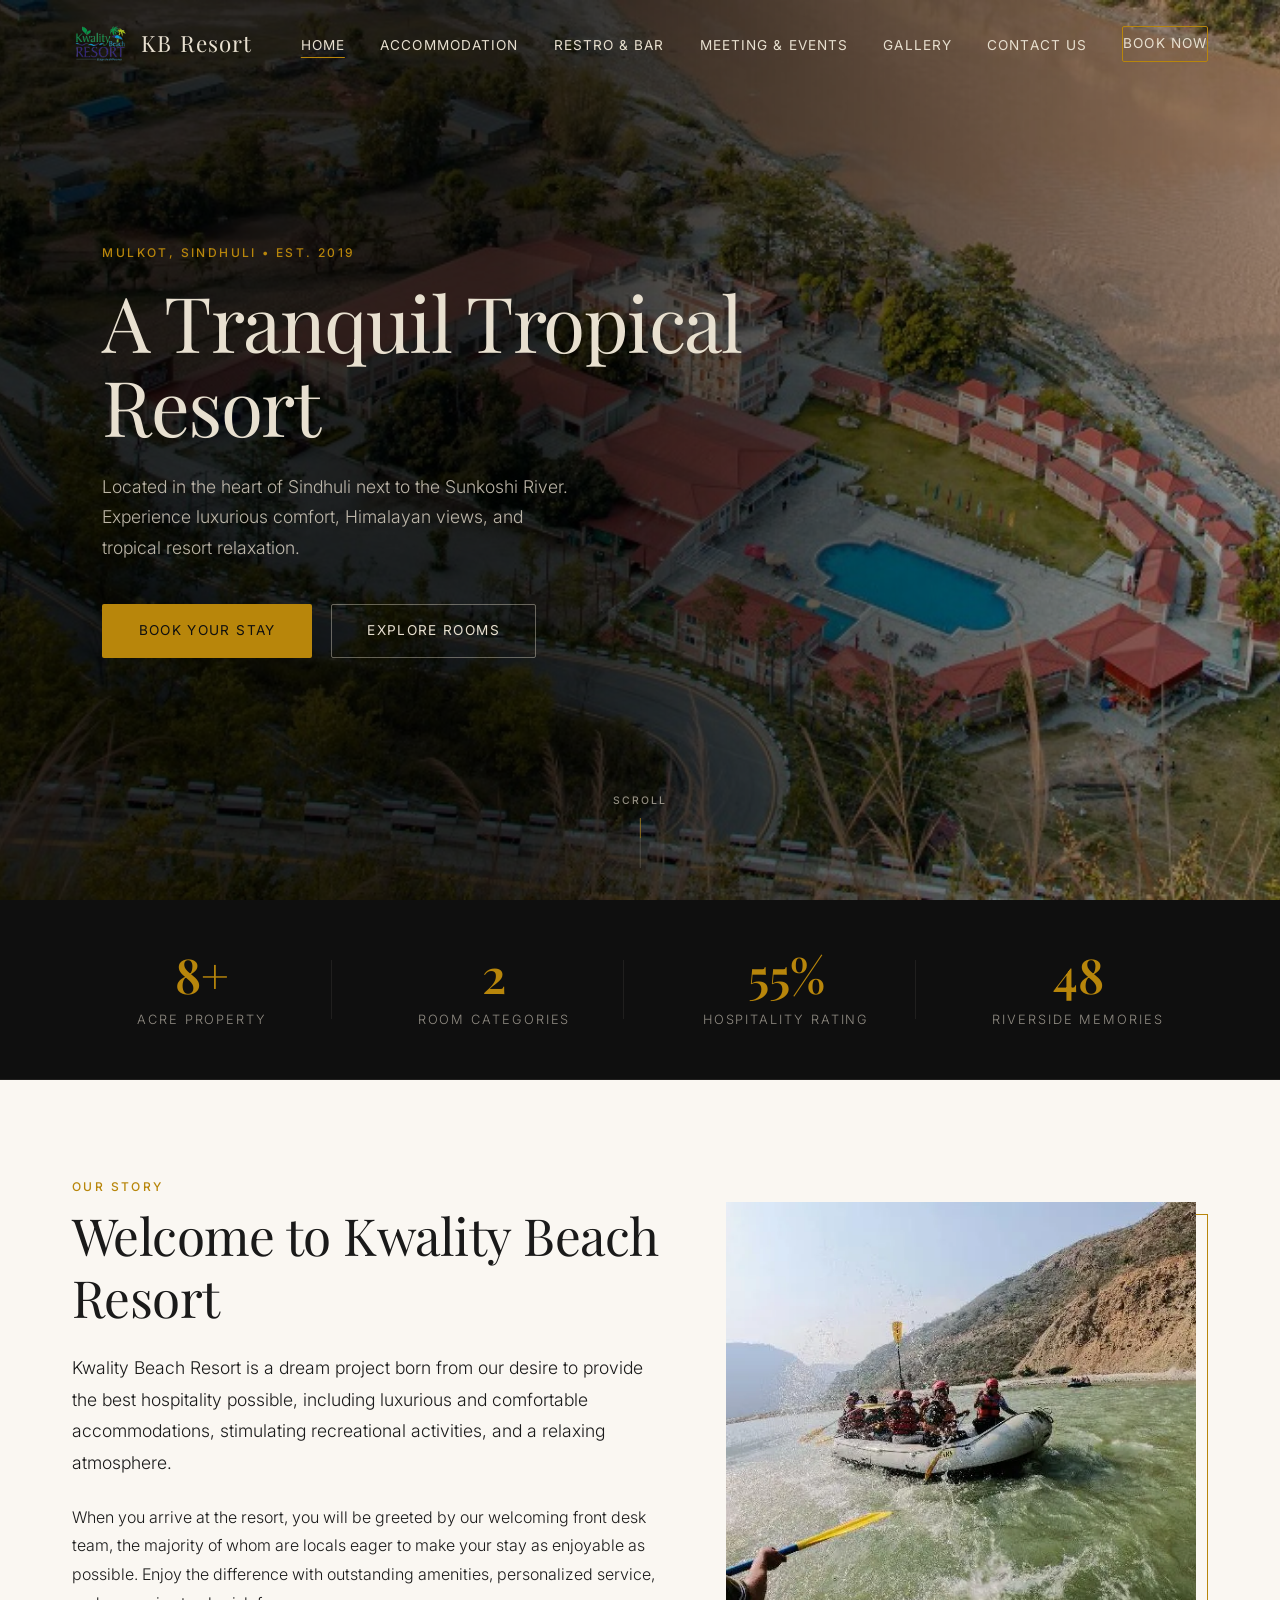
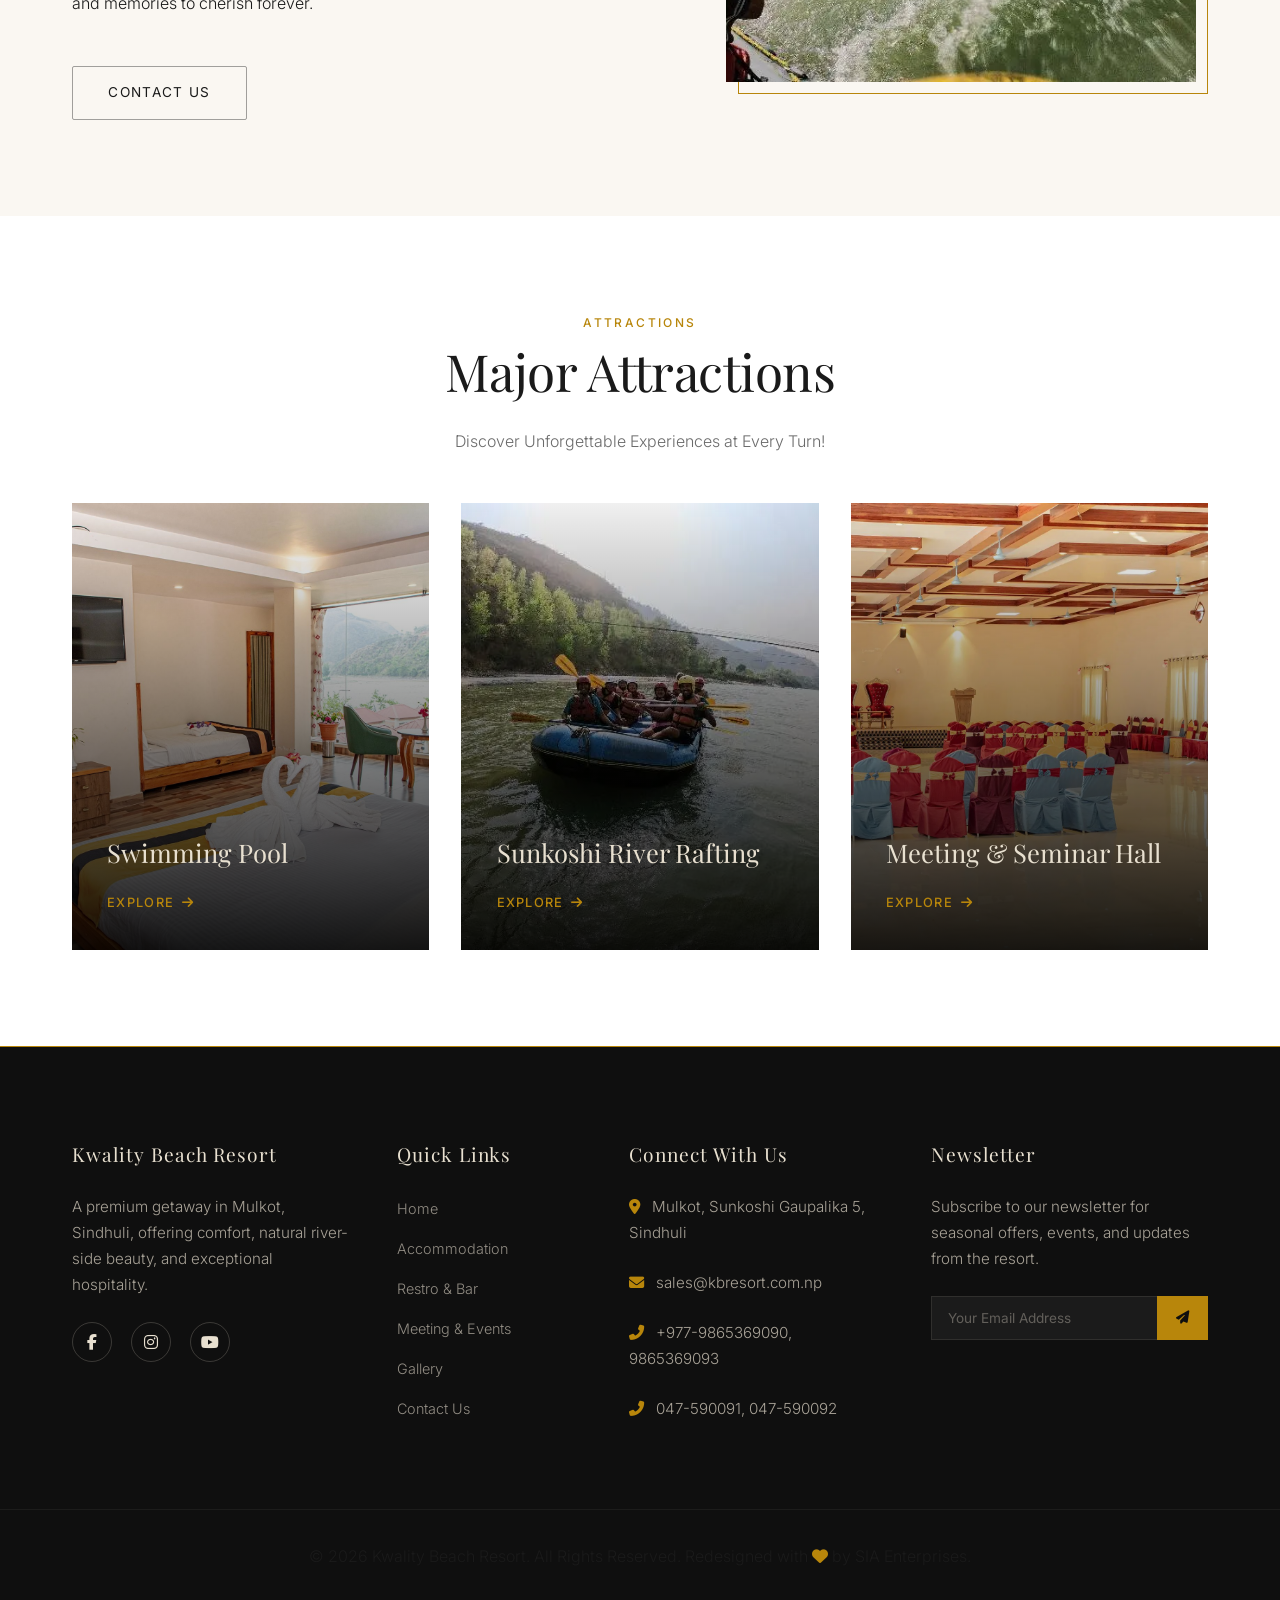
==== commit 23208372: "Polishing: Revert to Playfair Display headings, restore header logo image, fix events grid alignment" ====
--- a/index.html
+++ b/index.html
@@ -23,6 +23,7 @@
   <header>
     <div class="container nav-container">
       <a href="index.html" class="logo">
+        <img src="images/Kwality Beach Resort.jpg" alt="Kwality Beach Resort Logo" class="logo-img" loading="eager" width="40" height="40">
         <span class="logo-text">KB Resort</span>
       </a>
       <ul class="nav-links">
@@ -210,7 +211,7 @@
       </div>
     </div>
     <div class="footer-bottom">
-      <p>© 2026 Kwality Beach Resort. All Rights Reserved. Redesigned with <i class="fas fa-heart" style="color: var(--color-accent);"></i></p>
+      <p>© 2026 Kwality Beach Resort. All Rights Reserved. Redesigned with <i class="fas fa-heart" style="color: var(--color-accent);"></i> by SIA Enterprises.</p>
     </div>
   </footer>
 
--- a/css/style.css
+++ b/css/style.css
@@ -3,7 +3,7 @@
    ========================================================================== */
 
 /* Google Fonts Import */
-@import url('https://fonts.googleapis.com/css2?family=Cormorant+Garamond:ital,wght@0,300;0,400;0,600;1,400&family=Inter:wght@300;400;500;600&display=swap');
+@import url('https://fonts.googleapis.com/css2?family=Inter:wght@300;400;500;600&family=Playfair+Display:ital,wght@0,400;0,600;0,700;1,400&display=swap');
 
 /* Design Tokens & Variables */
 :root {
@@ -18,7 +18,7 @@
   --card-bg: #ffffff;
   
   /* Fonts */
-  --font-heading: 'Cormorant Garamond', serif;
+  --font-heading: 'Playfair Display', serif;
   --font-body: 'Inter', sans-serif;
   
   /* UI Attributes */
@@ -181,6 +181,25 @@
   display: flex;
   justify-content: space-between;
   align-items: center;
+}
+
+.logo {
+  display: flex;
+  align-items: center;
+  gap: 0.75rem;
+  text-decoration: none;
+}
+
+.logo-img {
+  height: 40px;
+  width: auto;
+  border-radius: 2px;
+  object-fit: contain;
+  transition: transform var(--transition-normal);
+}
+
+.logo:hover .logo-img {
+  transform: scale(1.05);
 }
 
 .logo-text {
@@ -1268,8 +1287,181 @@
   border-top: 1px solid rgba(232, 224, 208, 0.06);
   padding-top: 2rem;
   text-align: center;
-  font-size: 0.8rem;
-  color: rgba(232, 224, 208, 0.4);
+  font-size: 0.85rem;
+  color: rgba(232, 224, 208, 0.65);
+}
+
+/* Event Hall Cards (Quiet Luxury Editorial Layout) */
+.event-hall-card {
+  display: flex;
+  min-height: 520px;
+  background-color: var(--bg-light);
+  overflow: hidden;
+  position: relative;
+  margin-bottom: 4rem;
+  box-shadow: var(--card-shadow);
+}
+
+.event-hall-card:nth-child(even) {
+  flex-direction: row-reverse;
+}
+
+.event-hall-img {
+  width: 55%;
+  overflow: hidden;
+  position: relative;
+}
+
+.event-hall-img img {
+  width: 100%;
+  height: 100%;
+  object-fit: cover;
+  transition: transform var(--transition-slow);
+}
+
+.event-hall-card:hover .event-hall-img img {
+  transform: scale(1.05);
+}
+
+.event-hall-info {
+  width: 45%;
+  background: var(--bg-light);
+  padding: clamp(2rem, 5vw, 4rem);
+  display: flex;
+  flex-direction: column;
+  justify-content: center;
+  align-items: flex-start;
+}
+
+.event-hall-info h2 {
+  font-size: 2.2rem;
+  margin-bottom: 1rem;
+}
+
+.event-hall-info p {
+  color: var(--text-dark);
+  font-size: 0.95rem;
+  line-height: 1.7;
+  margin-bottom: 1.8rem;
+}
+
+.event-hall-specs {
+  display: grid;
+  grid-template-columns: repeat(2, 1fr);
+  gap: 1.5rem 1rem;
+  width: 100%;
+  margin-bottom: 2rem;
+}
+
+.spec-item {
+  display: flex;
+  flex-direction: column;
+  gap: 0.25rem;
+}
+
+.spec-label {
+  font-family: var(--font-body);
+  font-size: 0.75rem;
+  font-weight: 500;
+  text-transform: uppercase;
+  letter-spacing: 0.1em;
+  color: var(--text-muted);
+}
+
+.spec-val {
+  font-family: var(--font-heading);
+  font-size: 1.25rem;
+  color: var(--color-accent);
+}
+
+/* Eyecatchy Gallery items border & overlay on hover */
+.gallery-item {
+  aspect-ratio: 1;
+  overflow: hidden;
+  position: relative;
+  background-color: var(--bg-dark);
+  border: 1px solid rgba(184, 134, 11, 0.05);
+  box-shadow: 0 4px 15px rgba(0, 0, 0, 0.02);
+  transition: border-color var(--transition-normal), box-shadow var(--transition-normal);
+}
+
+.gallery-item:hover {
+  border-color: var(--color-accent);
+  box-shadow: 0 10px 25px rgba(184, 134, 11, 0.15);
+}
+
+.gallery-item-overlay {
+  position: absolute;
+  inset: 0;
+  background-color: rgba(15, 15, 15, 0.45);
+  display: flex;
+  align-items: center;
+  justify-content: center;
+  opacity: 0;
+  transition: opacity var(--transition-normal);
+}
+
+.gallery-item-overlay i {
+  color: var(--color-accent);
+  font-size: 1.5rem;
+  transform: scale(0.8);
+  transition: transform var(--transition-normal);
+}
+
+.gallery-item:hover .gallery-item-overlay {
+  opacity: 1;
+}
+
+.gallery-item:hover .gallery-item-overlay i {
+  transform: scale(1);
+}
+
+/* Premium Form Submit Button & Form Inputs upgrade */
+.form-submit-btn {
+  background-color: var(--color-accent);
+  color: var(--bg-dark);
+  border: 1px solid var(--color-accent);
+  padding: 1rem 2rem;
+  font-family: var(--font-body);
+  font-size: 0.85rem;
+  font-weight: 500;
+  letter-spacing: 0.15em;
+  text-transform: uppercase;
+  cursor: pointer;
+  transition: var(--transition-normal);
+  width: 100%;
+}
+
+.form-submit-btn:hover {
+  background-color: transparent;
+  color: var(--color-accent);
+}
+
+.form-panel input:focus, .form-panel textarea:focus, .form-panel select:focus {
+  border-color: var(--color-accent);
+  box-shadow: 0 4px 12px rgba(184, 134, 11, 0.08);
+}
+
+/* Map Section */
+.map-section {
+  width: 100%;
+  height: 450px;
+  box-shadow: var(--card-shadow);
+  overflow: hidden;
+  border: 1px solid rgba(184, 134, 11, 0.1);
+  border-radius: 2px;
+}
+
+.map-section iframe {
+  width: 100%;
+  height: 100%;
+  border: none;
+  filter: grayscale(0.35) contrast(1.05);
+  transition: filter var(--transition-normal);
+}
+
+.map-section:hover iframe {
+  filter: grayscale(0) contrast(1);
 }
 
 /* Keyframes animations */
@@ -1303,11 +1495,13 @@
     gap: 3rem;
   }
   
-  .room-editorial-card, .room-editorial-card:nth-child(even) {
+  .room-editorial-card, .room-editorial-card:nth-child(even),
+  .event-hall-card, .event-hall-card:nth-child(even) {
     flex-direction: column;
   }
   
-  .room-editorial-img-side, .room-editorial-text-side {
+  .room-editorial-img-side, .room-editorial-text-side,
+  .event-hall-img, .event-hall-info {
     width: 100%;
   }
   
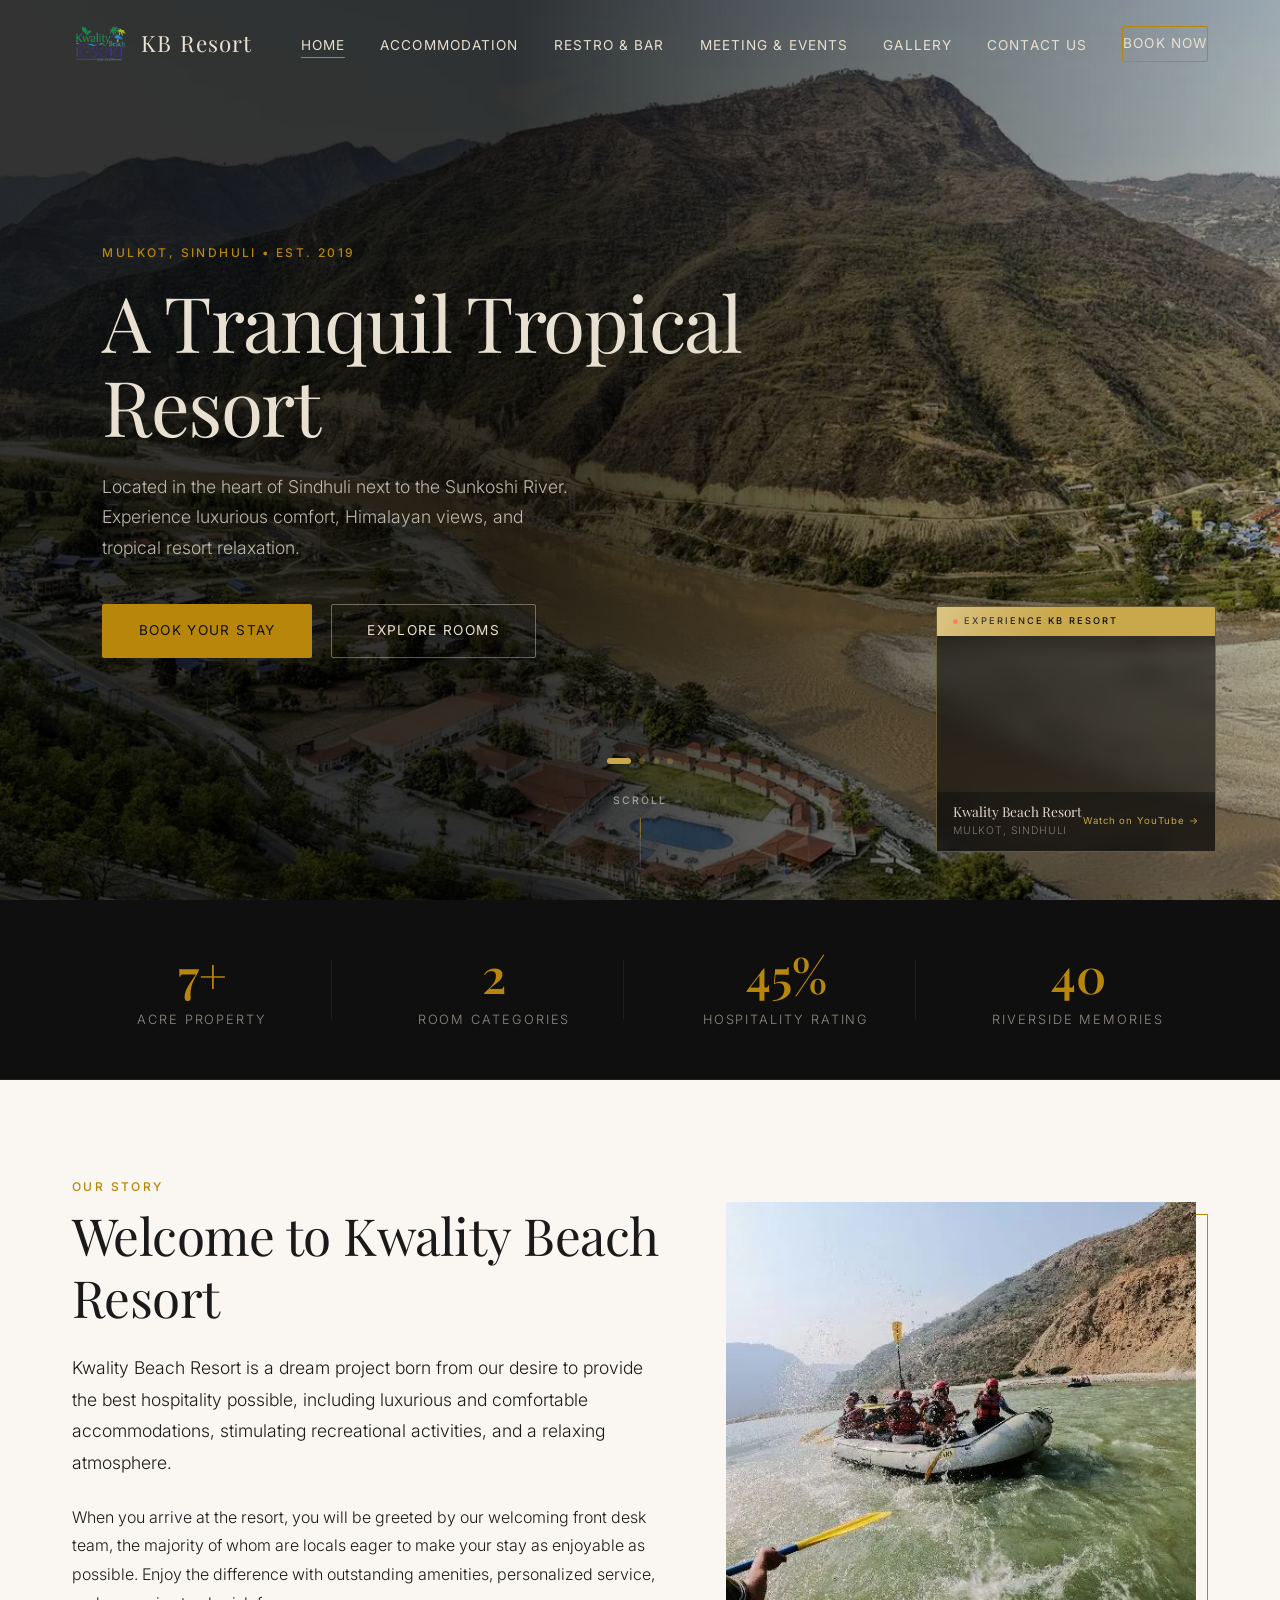
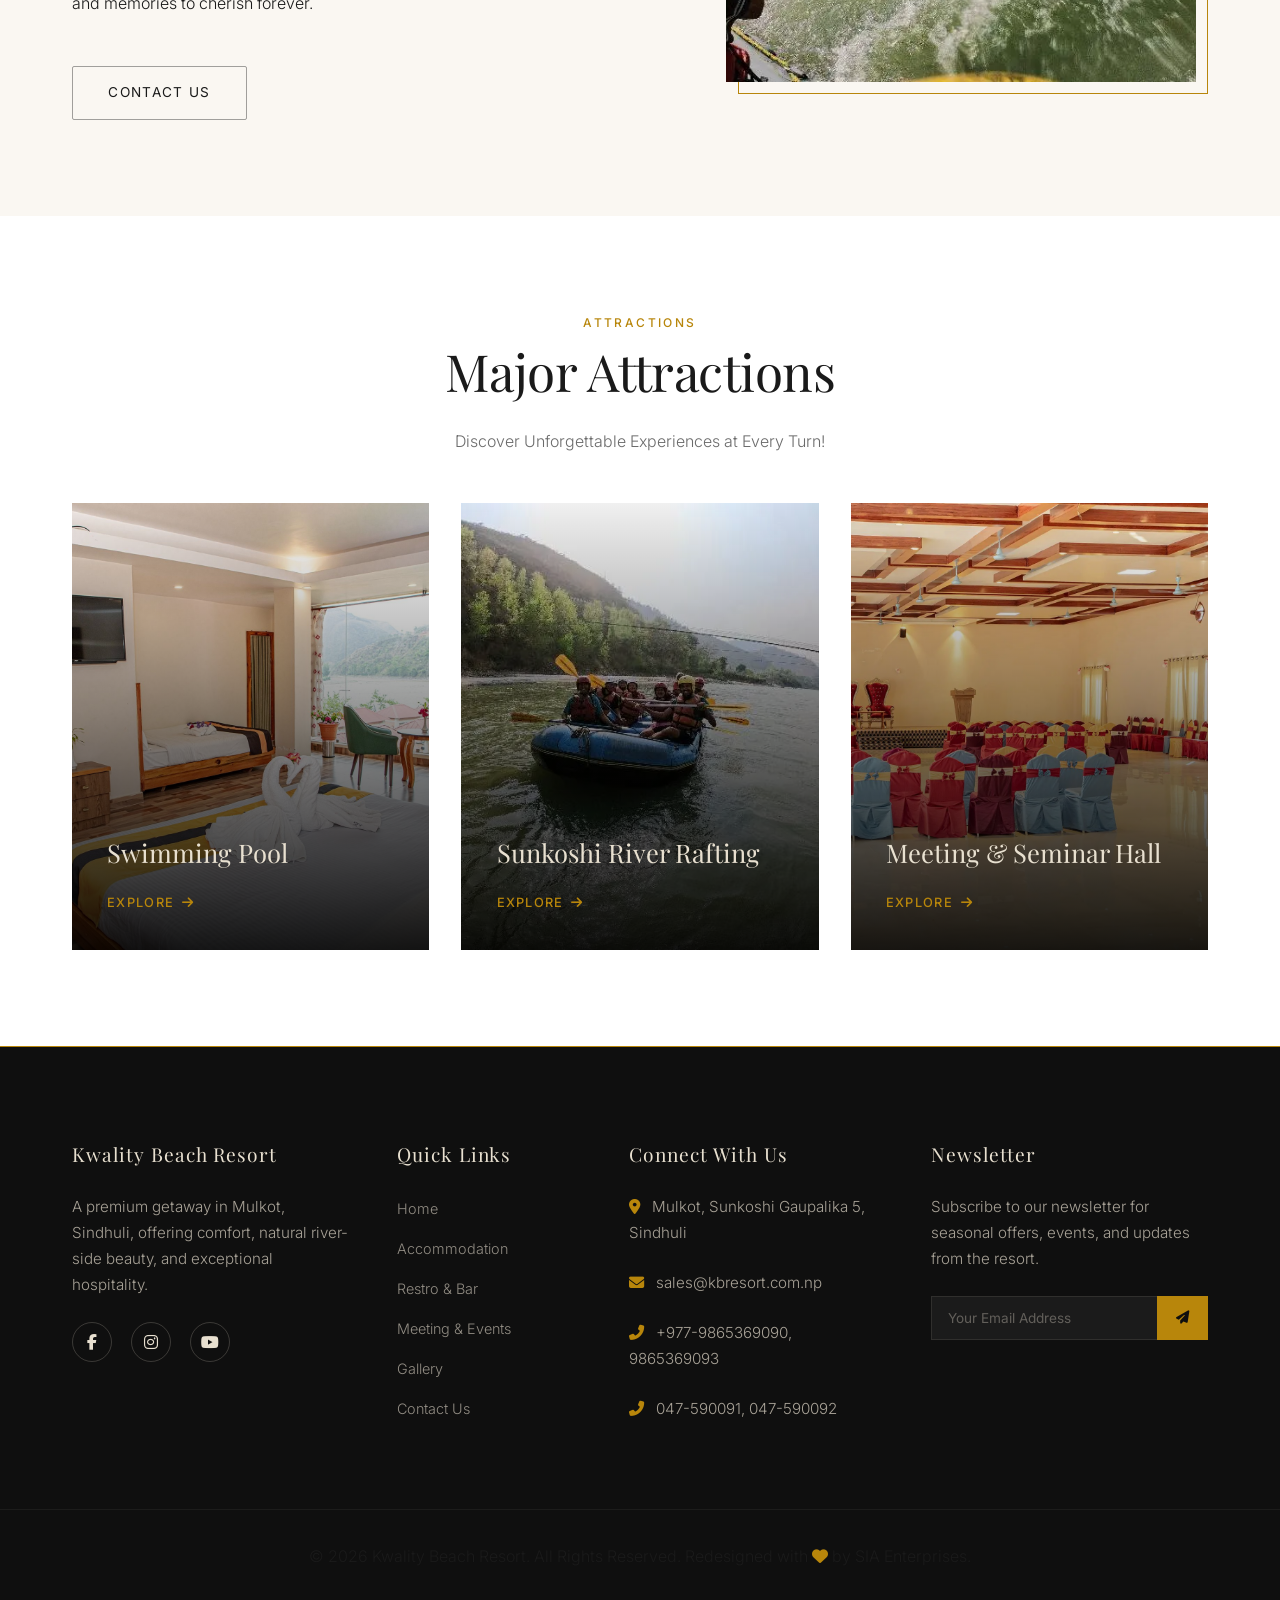
==== commit 4b516574: "Upgrade hero section and page transitions with auto-playing background carousel, floating YouTube vi" ====
--- a/index.html
+++ b/index.html
@@ -56,7 +56,48 @@
 
   <!-- Fullscreen Hero Section -->
   <section class="hero">
-    <img src="images/hero_resort_aerial.jpg" alt="Kwality Beach Resort Aerial Landscape View" class="hero-bg" loading="eager" width="1920" height="1080">
+    <!-- Auto-playing background carousel -->
+    <div class="hero-carousel">
+      <div class="hero-slide active">
+        <img src="images/gallery.webp" alt="Sunkoshi Beach Sand View" loading="eager" width="1920" height="1080">
+      </div>
+      <div class="hero-slide">
+        <img src="images/hero_resort_aerial.jpg" alt="Kwality Beach Resort Aerial Landscape View" loading="lazy" width="1920" height="1080">
+      </div>
+      <div class="hero-slide">
+        <img src="images/hero_resort_entrance.jpg" alt="Kwality Beach Resort Entrance View" loading="lazy" width="1920" height="1080">
+      </div>
+      <div class="hero-slide">
+        <img src="images/restro and bar.webp" alt="Kwality Multi-cuisine Restaurant & Bar" loading="lazy" width="1920" height="1080">
+      </div>
+    </div>
+
+    <!-- Dots indicator -->
+    <div class="carousel-dots">
+      <div class="carousel-dot active"></div>
+      <div class="carousel-dot"></div>
+      <div class="carousel-dot"></div>
+      <div class="carousel-dot"></div>
+    </div>
+
+    <!-- Floating YouTube Video Panel -->
+    <div class="hero-video-panel">
+      <div class="video-label-bar">
+        <div class="pulse-dot"></div>
+        <span>Experience KB Resort</span>
+      </div>
+      <div class="video-iframe-container">
+        <iframe src="https://www.youtube.com/embed/-zFYeWXRlQg?rel=0&amp;mute=1&amp;enablejsapi=1&amp;modestbranding=1" title="Kwality Beach Resort Experience Video" allow="autoplay; encrypted-media"></iframe>
+      </div>
+      <div class="video-bottom-bar">
+        <div class="video-info">
+          <span class="video-title">Kwality Beach Resort</span>
+          <span class="video-location">Mulkot, Sindhuli</span>
+        </div>
+        <a href="https://www.youtube.com/watch?v=-zFYeWXRlQg" target="_blank" class="video-link">Watch on YouTube →</a>
+      </div>
+    </div>
+
     <div class="hero-overlay"></div>
     <div class="hero-content">
       <span class="section-label">MULKOT, SINDHULI • EST. 2019</span>
@@ -215,6 +256,15 @@
     </div>
   </footer>
 
+  <!-- Sunkoshi River Wave Transition Container -->
+  <div id="river-transition" aria-hidden="true">
+    <svg id="river-svg" viewBox="0 0 1440 900" preserveAspectRatio="none" xmlns="http://www.w3.org/2000/svg">
+      <path id="river-path-1" d="" fill="#1b4f72" opacity="0.95"/>
+      <path id="river-path-2" d="" fill="#0e3a57" opacity="0.85"/>
+      <path id="river-path-3" d="" fill="#0a2535" opacity="0.9"/>
+    </svg>
+  </div>
+
   <!-- Custom Scripts -->
   <script src="js/main.js"></script>
 </body>
--- a/css/style.css
+++ b/css/style.css
@@ -12,6 +12,7 @@
   --bg-light: #faf7f2;
   --color-accent: #b8860b;
   --color-accent-hover: #9c7109;
+  --gold: #c9a84c;
   --text-dark: #1a1a1a;
   --text-muted: #6b6b6b;
   --text-light: #e8e0d0;
@@ -138,23 +139,20 @@
   color: rgba(232, 224, 208, 0.7);
 }
 
-/* Page Transition Overlay */
-.page-transition-overlay {
+/* Sunkoshi River Wave Page Transition */
+#river-transition {
   position: fixed;
-  top: 0;
-  left: 0;
+  inset: 0;
+  z-index: 9990;
+  pointer-events: none;
+  opacity: 0;
+  transition: opacity 0.3s ease;
+}
+
+#river-svg {
   width: 100%;
   height: 100%;
-  background-color: var(--color-accent);
-  z-index: 9999;
-  transform: scaleX(0);
-  transform-origin: left;
-  pointer-events: none;
-  transition: transform 0.5s cubic-bezier(0.4, 0, 0.2, 1);
-}
-
-.page-transition-overlay.animating {
-  transform: scaleX(1);
+  display: block;
 }
 
 /* Navigation Header */
@@ -373,13 +371,240 @@
   background-color: var(--bg-dark);
 }
 
-.hero-bg {
+/* Hero Section */
+.hero {
+  position: relative;
+  height: 100vh;
+  width: 100%;
+  overflow: hidden;
+  display: flex;
+  align-items: center;
+  background-color: var(--bg-dark);
+}
+
+.hero-carousel {
   position: absolute;
   inset: 0;
   width: 100%;
   height: 100%;
+  z-index: 1;
+}
+
+.hero-slide {
+  position: absolute;
+  inset: 0;
+  width: 100%;
+  height: 100%;
+  opacity: 0;
+  z-index: 0;
+  transition: opacity 1.2s ease-in-out;
+}
+
+.hero-slide.active {
+  opacity: 1;
+  z-index: 1;
+}
+
+.hero-slide img {
+  width: 100%;
+  height: 100%;
   object-fit: cover;
-  z-index: 1;
+}
+
+.hero-slide.active img {
+  animation: kenBurns 5.5s ease-in-out forwards;
+}
+
+@keyframes kenBurns {
+  from {
+    transform: scale(1.0);
+  }
+  to {
+    transform: scale(1.08);
+  }
+}
+
+/* Carousel dots indicator */
+.carousel-dots {
+  position: absolute;
+  bottom: 8.5rem;
+  left: 50%;
+  transform: translateX(-50%);
+  z-index: 3;
+  display: flex;
+  gap: 8px;
+  align-items: center;
+}
+
+.carousel-dot {
+  width: 6px;
+  height: 6px;
+  border-radius: 50%;
+  background: rgba(201, 168, 76, 0.3);
+  cursor: pointer;
+  transition: width 0.4s ease, border-radius 0.4s ease, background 0.4s ease;
+}
+
+.carousel-dot.active {
+  background: var(--gold);
+  width: 24px;
+  border-radius: 3px;
+}
+
+/* Floating YouTube Video Panel */
+.hero-video-panel {
+  position: absolute;
+  bottom: 3rem;
+  right: 4rem;
+  width: 280px;
+  border: 0.5px solid rgba(201, 168, 76, 0.4);
+  background: rgba(12, 12, 11, 0.6);
+  backdrop-filter: blur(8px);
+  -webkit-backdrop-filter: blur(8px);
+  z-index: 3;
+  opacity: 0;
+  transform: translateY(30px);
+  transition: opacity 0.8s cubic-bezier(0.4, 0, 0.2, 1),
+              transform 0.8s cubic-bezier(0.4, 0, 0.2, 1),
+              border-color 0.3s ease;
+  overflow: hidden;
+  border-radius: 2px;
+}
+
+@media (max-width: 900px) {
+  .hero-video-panel {
+    display: none !important;
+  }
+}
+
+.hero-video-panel.visible {
+  opacity: 1;
+  transform: translateY(0);
+}
+
+.hero-video-panel:hover {
+  border-color: rgba(201, 168, 76, 0.75);
+}
+
+/* Label Bar */
+.video-label-bar {
+  background: var(--gold);
+  padding: 0.4rem 1rem;
+  font-family: var(--font-body);
+  font-weight: 500;
+  font-size: 0.58rem;
+  letter-spacing: 0.22em;
+  text-transform: uppercase;
+  color: #0c0c0b;
+  display: flex;
+  align-items: center;
+  gap: 6px;
+  position: relative;
+  overflow: hidden;
+}
+
+/* Pulse Animation for Red Dot */
+.pulse-dot {
+  width: 5px;
+  height: 5px;
+  border-radius: 50%;
+  background: #ff5533;
+  animation: pulse 1.8s infinite;
+}
+
+@keyframes pulse {
+  0%, 100% {
+    opacity: 1;
+    transform: scale(1);
+  }
+  50% {
+    opacity: 0.4;
+    transform: scale(1.4);
+  }
+}
+
+/* Shimmer gradient overlay */
+.video-label-bar::after {
+  content: '';
+  position: absolute;
+  inset: 0;
+  background: linear-gradient(120deg, transparent 30%, rgba(255, 255, 255, 0.3) 50%, transparent 70%);
+  background-size: 200% 100%;
+  background-position: -100% 0;
+  pointer-events: none;
+}
+
+.hero-video-panel:hover .video-label-bar::after {
+  animation: shimmer 0.6s ease-in-out forwards;
+}
+
+@keyframes shimmer {
+  0% {
+    background-position: -100% 0;
+  }
+  100% {
+    background-position: 200% 0;
+  }
+}
+
+/* Video IFrame */
+.video-iframe-container {
+  width: 100%;
+  aspect-ratio: 16/9;
+  overflow: hidden;
+}
+
+.video-iframe-container iframe {
+  width: 100%;
+  height: 100%;
+  border: none;
+  display: block;
+}
+
+/* Bottom Bar */
+.video-bottom-bar {
+  padding: 0.7rem 1rem;
+  display: flex;
+  justify-content: space-between;
+  align-items: center;
+  background: rgba(12, 12, 11, 0.4);
+}
+
+.video-info {
+  display: flex;
+  flex-direction: column;
+  gap: 2px;
+}
+
+.video-title {
+  font-family: 'Cormorant Garamond', 'Playfair Display', serif;
+  font-weight: 400;
+  font-size: 0.85rem;
+  color: #e2d9ca;
+  line-height: 1.2;
+}
+
+.video-location {
+  font-family: var(--font-body);
+  font-weight: 300;
+  font-size: 0.65rem;
+  letter-spacing: 0.08em;
+  color: rgba(226, 217, 202, 0.5);
+  text-transform: uppercase;
+}
+
+.video-link {
+  font-family: var(--font-body);
+  font-weight: 400;
+  font-size: 0.6rem;
+  letter-spacing: 0.1em;
+  color: var(--gold);
+  text-decoration: none;
+  transition: color 0.3s ease;
+}
+
+.video-link:hover {
+  color: #ffffff;
 }
 
 .hero-overlay {
